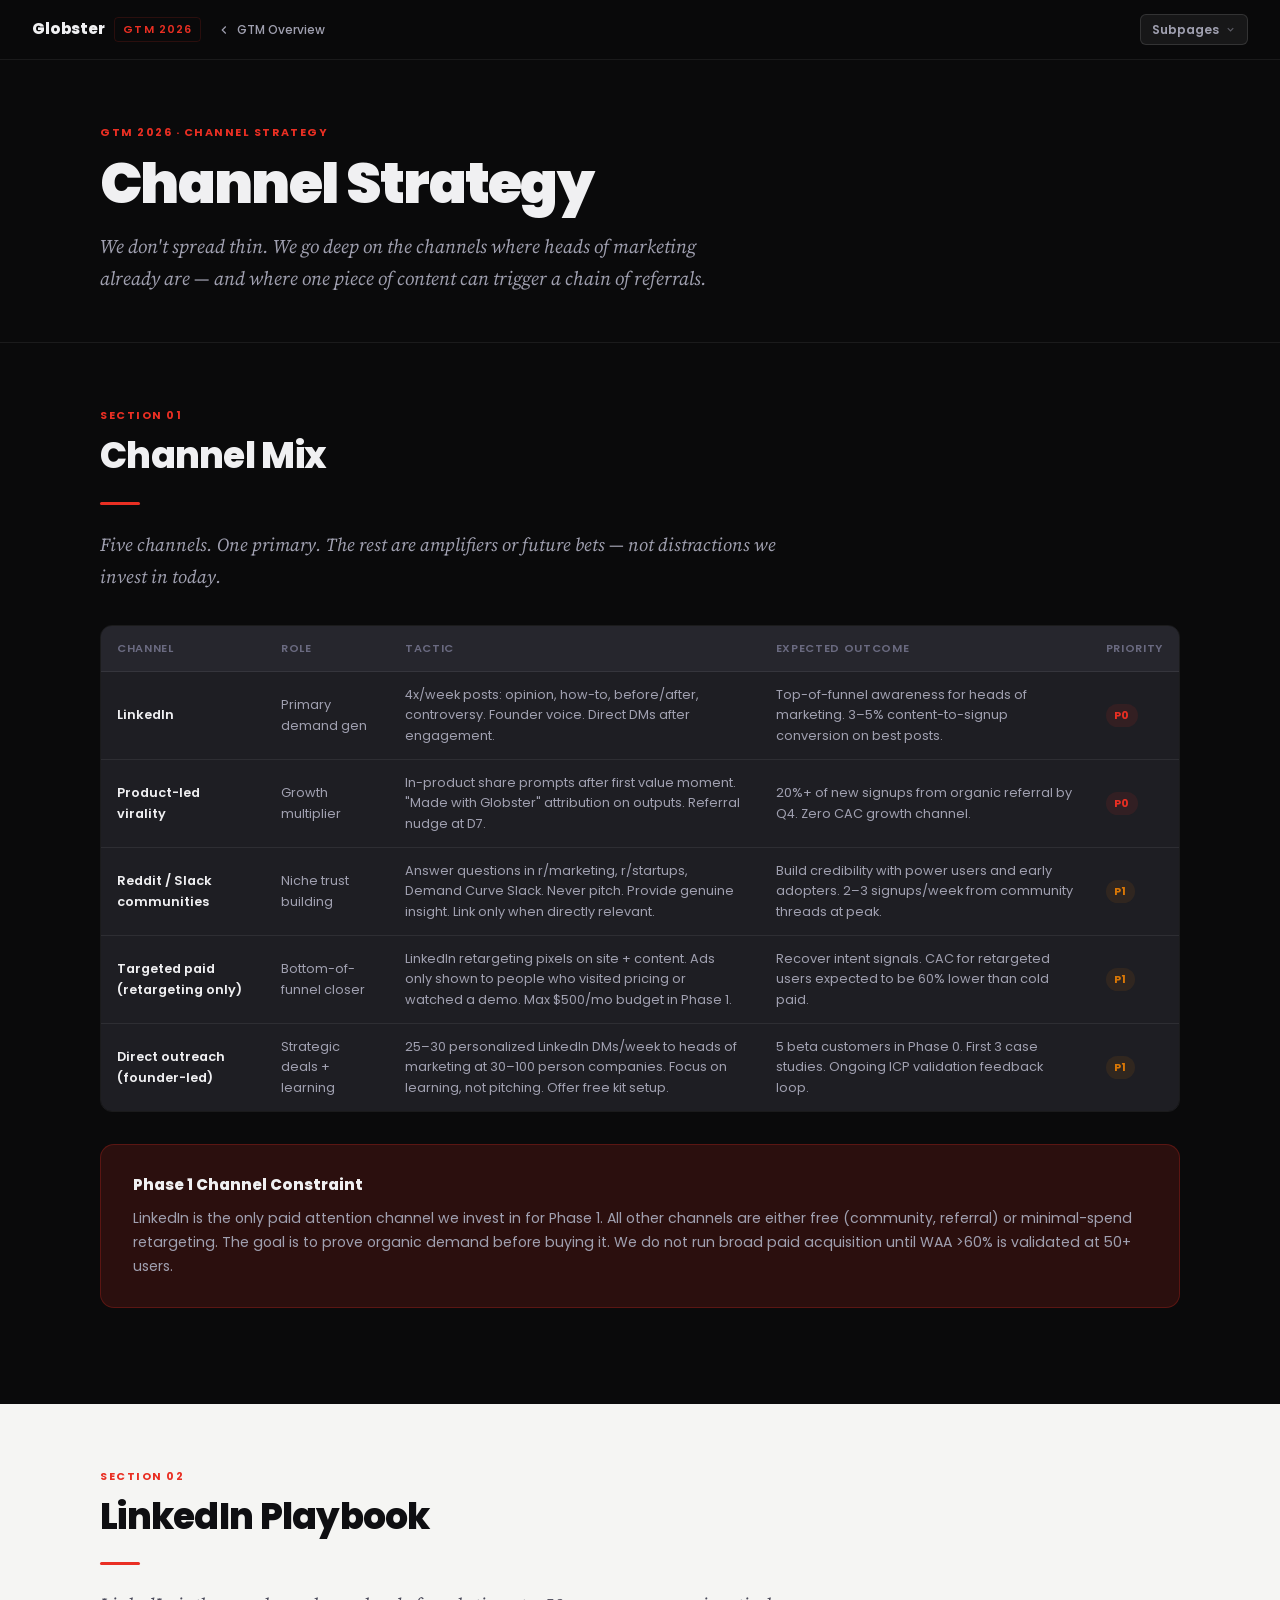
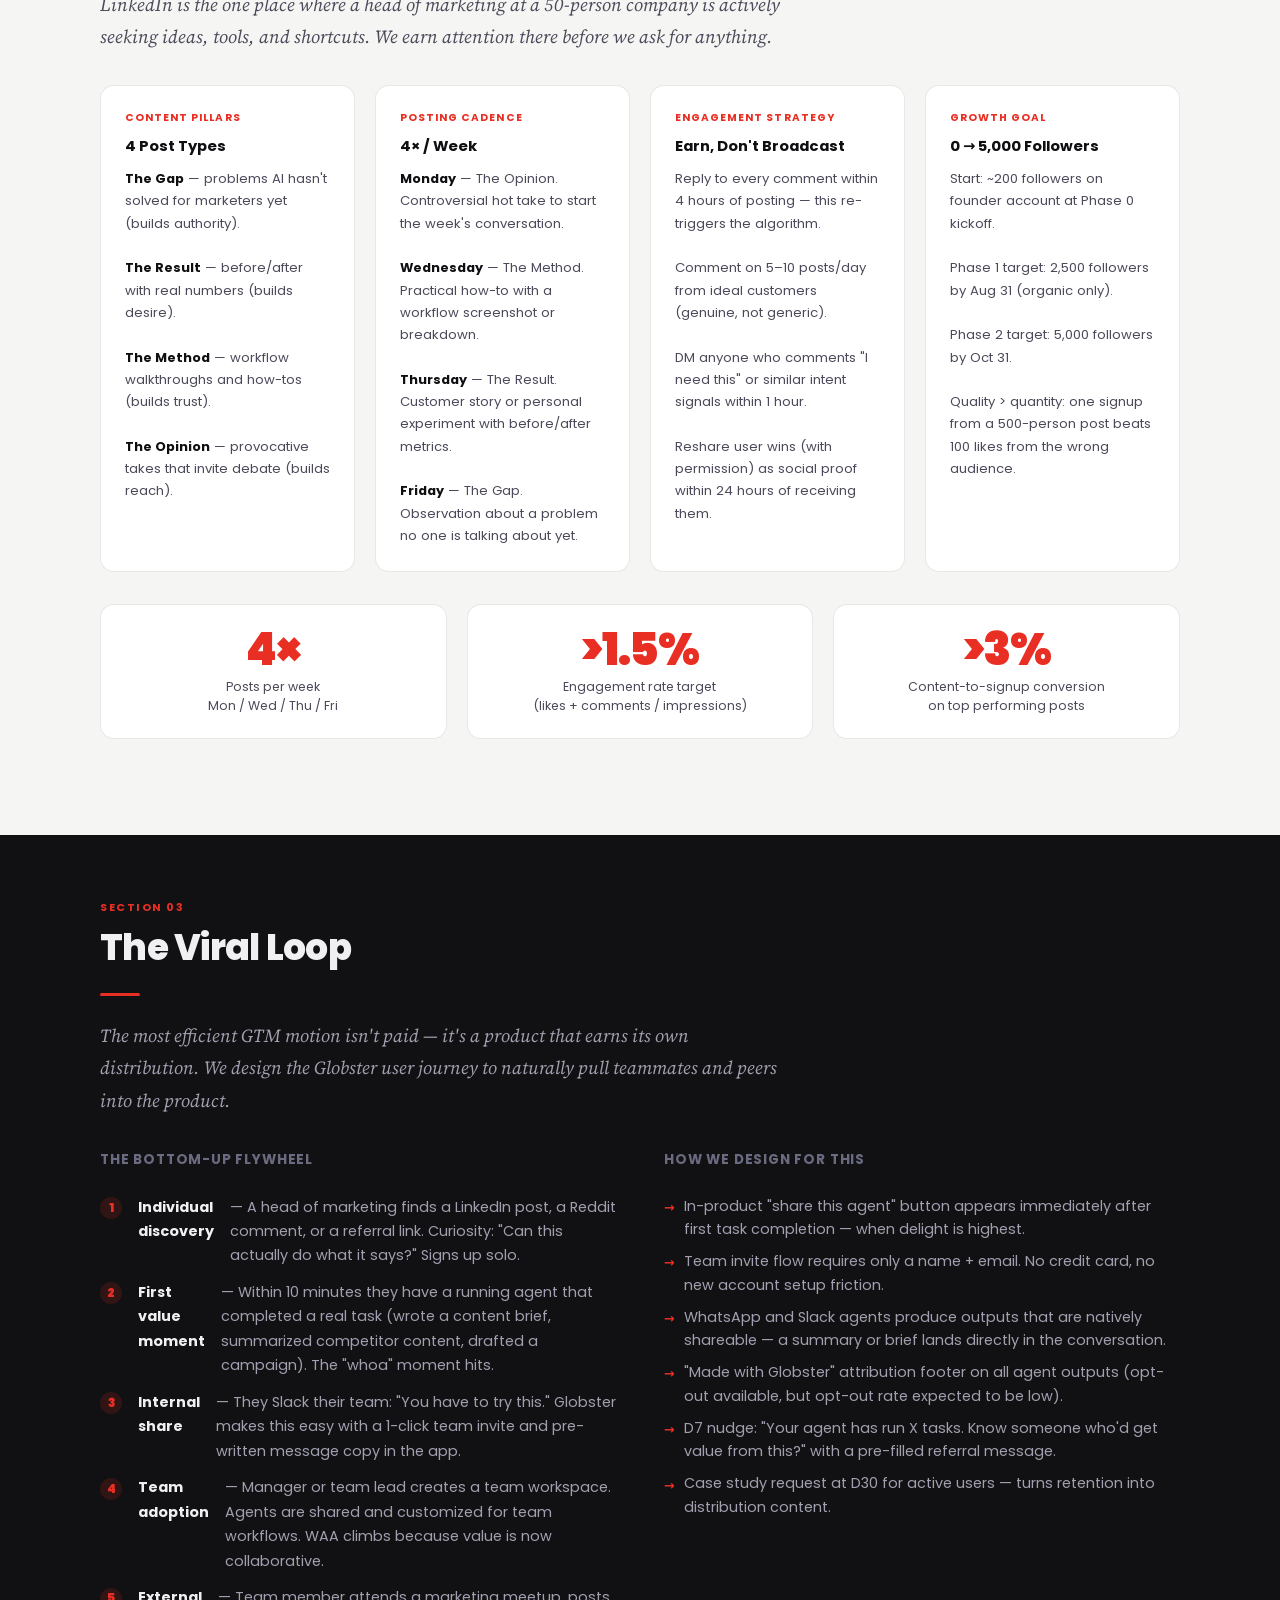
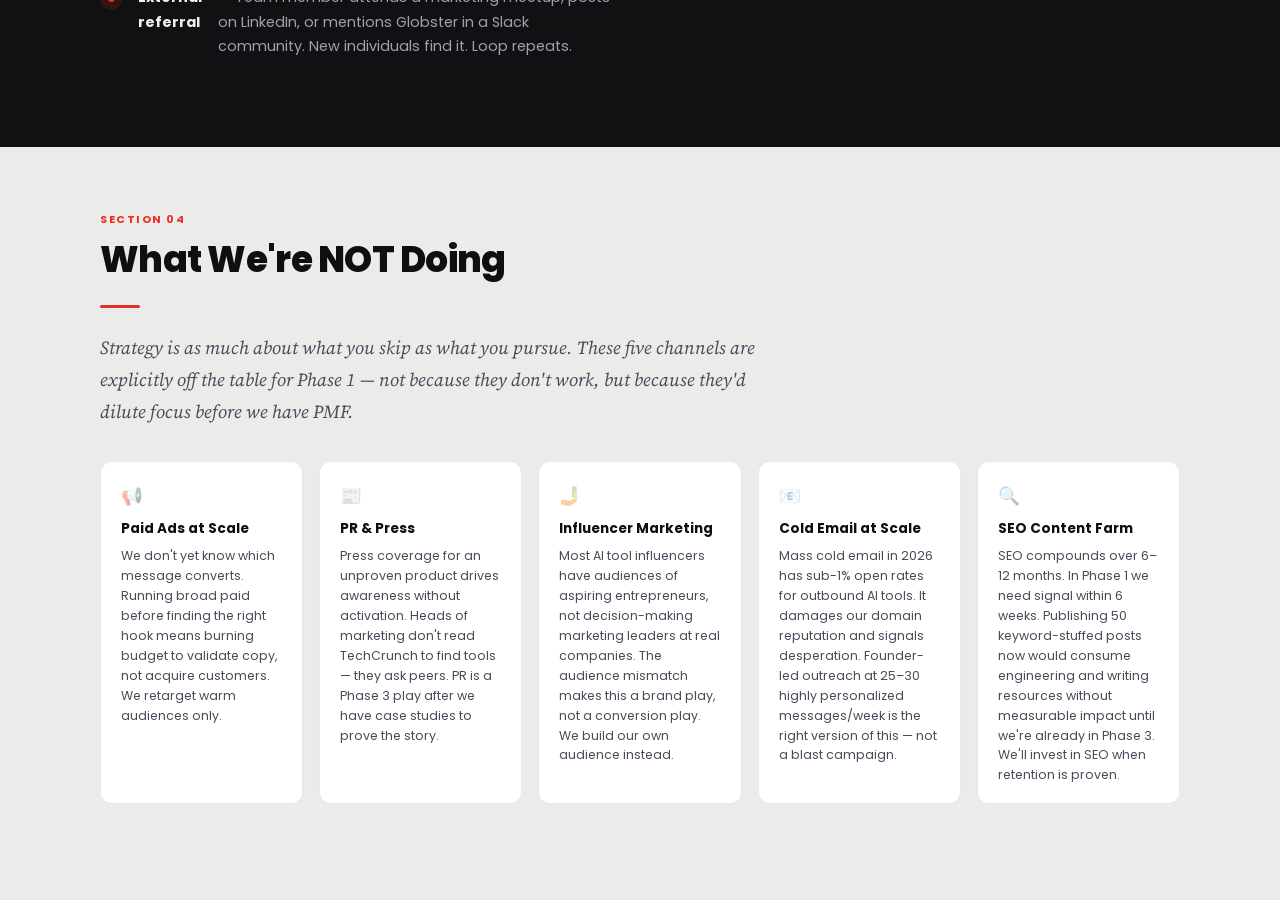
==== gtm-channels.html @ 7963e7f7 "Add GTM 2026 strategy page + 8 subpages" ====
<!DOCTYPE html>
<html lang="en" data-theme="dark">
<head>
  <meta charset="UTF-8">
  <meta name="viewport" content="width=device-width, initial-scale=1.0">
  <title>Channel Strategy — Globster GTM 2026</title>
  <link rel="preconnect" href="https://fonts.googleapis.com">
  <link rel="preconnect" href="https://fonts.gstatic.com" crossorigin>
  <link href="https://fonts.googleapis.com/css2?family=Poppins:wght@400;500;600;700;800;900&family=Source+Serif+4:ital,wght@0,400;0,600;1,400&display=swap" rel="stylesheet">
  <link rel="stylesheet" href="styles.css">
  <style>
    :root { --light-bg: #f5f5f3; --light-bg-2: #ebebea; --light-text: #0f0f12; --light-text-2: #4a4a5a; --light-surface: #ffffff; --light-border: rgba(0,0,0,.09); }
    * { box-sizing: border-box; }
    #progress-bar { position: fixed; top: 0; left: 0; height: 3px; width: 0%; background: var(--accent); z-index: 9999; transition: width 80ms linear; }
    body { padding-top: 60px; font-family: var(--font, 'Poppins', sans-serif); }
    .gtm-nav { position: fixed; top: 0; left: 0; right: 0; height: 60px; background: rgba(10,10,11,.92); backdrop-filter: blur(12px); border-bottom: 1px solid var(--border); display: flex; align-items: center; justify-content: space-between; padding: 0 2rem; z-index: 1000; gap: 1rem; }
    .gtm-nav__brand { display: flex; align-items: center; gap: .6rem; text-decoration: none; flex-shrink: 0; }
    .gtm-nav__logo { font-size: .95rem; font-weight: 800; color: var(--text); letter-spacing: -.01em; }
    .gtm-nav__label { font-size: .68rem; font-weight: 600; letter-spacing: .1em; text-transform: uppercase; color: var(--accent); padding: .2rem .5rem; border: 1px solid var(--accent-dim); border-radius: 4px; }
    .gtm-nav__back { font-size: .75rem; font-weight: 500; color: var(--text-2); text-decoration: none; display: flex; align-items: center; gap: .35rem; transition: color 150ms; }
    .gtm-nav__back:hover { color: var(--text); }
    .gtm-nav__sub { position: relative; margin-left: auto; }
    .gtm-nav__sub-btn { display: flex; align-items: center; gap: .35rem; font-size: .75rem; font-weight: 600; color: var(--text-2); background: rgba(255,255,255,.06); border: 1px solid var(--border-med); border-radius: 6px; padding: .35rem .7rem; cursor: pointer; transition: all 150ms; white-space: nowrap; }
    .gtm-nav__sub-btn:hover { color: var(--text); background: rgba(255,255,255,.1); }
    .gtm-nav__sub-btn svg { width: 11px; height: 11px; opacity: .5; transition: transform 200ms; }
    .gtm-nav__dropdown { position: absolute; top: calc(100% + 8px); right: 0; min-width: 210px; background: #1a1a1f; border: 1px solid var(--border-med); border-radius: 10px; padding: .4rem; box-shadow: var(--shadow-lg); display: none; flex-direction: column; gap: .1rem; z-index: 2000; }
    .gtm-nav__dropdown.open { display: flex; }
    .gtm-nav__dropdown a { font-size: .78rem; font-weight: 500; color: var(--text-2); text-decoration: none; padding: .5rem .75rem; border-radius: 6px; transition: all 150ms; }
    .gtm-nav__dropdown a:hover { color: var(--text); background: rgba(255,255,255,.06); }
    .gtm-nav__dropdown a.active { color: var(--accent); background: var(--accent-dim); }
    .page-hero { padding: 4rem 2rem 3rem; background: var(--bg); border-bottom: 1px solid var(--border); }
    .page-hero__inner { max-width: 1080px; margin: 0 auto; }
    .page-hero__eyebrow { font-size: .68rem; font-weight: 700; letter-spacing: .14em; text-transform: uppercase; color: var(--accent); margin-bottom: .75rem; display: block; }
    .page-hero__h1 { font-size: clamp(2rem, 5vw, 3.5rem); font-weight: 900; letter-spacing: -.03em; line-height: 1.1; color: var(--text); margin: 0 0 1rem; }
    .page-hero__sub { font-family: 'Source Serif 4', Georgia, serif; font-style: italic; font-size: clamp(1rem, 2vw, 1.2rem); color: var(--text-2); line-height: 1.65; max-width: 620px; margin: 0; }
    .gtm-section { padding: 4rem 2rem; position: relative; }
    .gtm-section--dark { background: var(--bg); color: var(--text); }
    .gtm-section--dark2 { background: var(--bg-2, #111113); color: var(--text); }
    .gtm-section--light { background: var(--light-bg); color: var(--light-text); }
    .gtm-section--light2 { background: var(--light-bg-2); color: var(--light-text); }
    .gtm-inner { max-width: 1080px; margin: 0 auto; }
    .gtm-section-label { font-size: .68rem; font-weight: 700; letter-spacing: .14em; text-transform: uppercase; color: var(--accent); margin-bottom: .6rem; display: block; }
    .gtm-h2 { font-size: clamp(1.5rem, 3vw, 2.25rem); font-weight: 800; line-height: 1.2; letter-spacing: -.02em; margin: 0 0 1.5rem; }
    .gtm-section--dark .gtm-h2, .gtm-section--dark2 .gtm-h2 { color: var(--text); }
    .gtm-section--light .gtm-h2, .gtm-section--light2 .gtm-h2 { color: var(--light-text); }
    .gtm-divider { width: 2.5rem; height: 3px; background: var(--accent); border-radius: 2px; margin: 1rem 0 1.5rem; }
    .gtm-lead { font-family: 'Source Serif 4', Georgia, serif; font-size: clamp(1rem, 1.8vw, 1.15rem); font-style: italic; line-height: 1.75; margin: 0 0 2rem; max-width: 680px; }
    .gtm-section--dark .gtm-lead, .gtm-section--dark2 .gtm-lead { color: var(--text-2); }
    .gtm-section--light .gtm-lead, .gtm-section--light2 .gtm-lead { color: var(--light-text-2); }
    .gtm-narrative { font-size: .97rem; line-height: 1.9; max-width: 680px; }
    .gtm-section--dark .gtm-narrative, .gtm-section--dark2 .gtm-narrative { color: var(--text-2); }
    .gtm-section--light .gtm-narrative, .gtm-section--light2 .gtm-narrative { color: var(--light-text-2); }
    .card-grid { display: grid; grid-template-columns: repeat(auto-fill, minmax(240px, 1fr)); gap: 1.25rem; margin: 2rem 0; }
    .card { border-radius: 14px; padding: 1.5rem; transition: transform 200ms; }
    .gtm-section--dark .card, .gtm-section--dark2 .card { background: var(--surface); border: 1px solid var(--border); }
    .gtm-section--light .card, .gtm-section--light2 .card { background: var(--light-surface); border: 1px solid var(--light-border); }
    .card:hover { transform: translateY(-2px); }
    .card__label { font-size: .65rem; font-weight: 700; letter-spacing: .1em; text-transform: uppercase; color: var(--accent); margin-bottom: .5rem; }
    .card__title { font-size: .92rem; font-weight: 700; margin-bottom: .6rem; }
    .gtm-section--dark .card__title, .gtm-section--dark2 .card__title { color: var(--text); }
    .gtm-section--light .card__title { color: var(--light-text); }
    .card__body { font-size: .82rem; line-height: 1.7; }
    .gtm-section--dark .card__body, .gtm-section--dark2 .card__body { color: var(--text-2); }
    .gtm-section--light .card__body { color: var(--light-text-2); }
    .gtm-two-col { display: grid; grid-template-columns: 1fr 1fr; gap: 3rem; align-items: start; }
    @media (max-width: 768px) { .gtm-two-col { grid-template-columns: 1fr; } }
    .data-table-wrap { overflow-x: auto; margin: 2rem 0; border-radius: 12px; border: 1px solid var(--light-border); }
    .data-table { width: 100%; border-collapse: collapse; font-size: .8rem; }
    .data-table th { background: var(--light-bg-2); color: var(--light-text-2); font-weight: 600; font-size: .7rem; letter-spacing: .06em; text-transform: uppercase; padding: .85rem 1rem; text-align: left; border-bottom: 1px solid var(--light-border); white-space: nowrap; }
    .data-table td { padding: .8rem 1rem; border-bottom: 1px solid var(--light-border); color: var(--light-text-2); vertical-align: middle; }
    .data-table td:first-child { font-weight: 600; color: var(--light-text); }
    .data-table tr:last-child td { border-bottom: none; }
    .data-table tbody tr:hover { background: rgba(0,0,0,.03); }
    .data-table--dark { background: var(--surface); border-color: var(--border); }
    .data-table--dark th { background: var(--surface-2); color: var(--text-3); border-bottom-color: var(--border); }
    .data-table--dark td { border-bottom-color: var(--border); color: var(--text-2); }
    .data-table--dark td:first-child { color: var(--text); }
    .data-table--dark tbody tr:hover { background: rgba(255,255,255,.03); }
    .badge { display: inline-block; font-size: .68rem; font-weight: 700; padding: .2rem .55rem; border-radius: 20px; }
    .badge--green { background: rgba(22,163,74,.12); color: #16a34a; }
    .badge--red { background: rgba(233,47,35,.1); color: var(--accent); }
    .badge--yellow { background: rgba(217,119,6,.1); color: #d97706; }
    .callout { background: var(--surface-2); border: 1px solid var(--border-med); border-radius: 14px; padding: 1.75rem 2rem; margin: 2rem 0; }
    .callout--accent { background: var(--accent-dim); border-color: rgba(233,47,35,.25); }
    .callout__title { font-size: .95rem; font-weight: 800; margin-bottom: .6rem; color: var(--text); }
    .callout__body { font-size: .88rem; line-height: 1.7; color: var(--text-2); }
    .styled-list { list-style: none; padding: 0; margin: 1.5rem 0; display: flex; flex-direction: column; gap: .5rem; }
    .styled-list li { font-size: .9rem; line-height: 1.65; padding-left: 1.25rem; position: relative; }
    .gtm-section--dark .styled-list li, .gtm-section--dark2 .styled-list li { color: var(--text-2); }
    .gtm-section--light .styled-list li, .gtm-section--light2 .styled-list li { color: var(--light-text-2); }
    .styled-list li::before { content: '→'; position: absolute; left: 0; color: var(--accent); font-size: .8rem; top: .15rem; font-weight: 700; }
    .num-list { list-style: none; padding: 0; margin: 1.5rem 0; display: flex; flex-direction: column; gap: .75rem; counter-reset: nl; }
    .num-list li { display: flex; gap: 1rem; font-size: .9rem; line-height: 1.7; counter-increment: nl; }
    .num-list li::before { content: counter(nl); font-size: .75rem; font-weight: 900; color: var(--accent); background: var(--accent-dim); border-radius: 50%; width: 22px; height: 22px; display: flex; align-items: center; justify-content: center; flex-shrink: 0; margin-top: .15rem; }
    .gtm-section--dark .num-list li, .gtm-section--dark2 .num-list li { color: var(--text-2); }
    .gtm-section--light .num-list li, .gtm-section--light2 .num-list li { color: var(--light-text-2); }
    .stat-row { display: grid; grid-template-columns: repeat(3,1fr); gap: 1.25rem; margin: 2rem 0; }
    @media (max-width: 640px) { .stat-row { grid-template-columns: 1fr; } .card-grid { grid-template-columns: 1fr; } }
    .stat-card { border-radius: 14px; padding: 1.4rem; text-align: center; }
    .gtm-section--dark .stat-card, .gtm-section--dark2 .stat-card { background: var(--surface); border: 1px solid var(--border); }
    .gtm-section--light .stat-card, .gtm-section--light2 .stat-card { background: var(--light-surface); border: 1px solid var(--light-border); }
    .stat-num { font-size: clamp(1.8rem, 4vw, 2.8rem); font-weight: 900; letter-spacing: -.03em; color: var(--accent); line-height: 1; display: block; margin-bottom: .35rem; }
    .stat-label { font-size: .78rem; line-height: 1.5; }
    .gtm-section--dark .stat-label, .gtm-section--dark2 .stat-label { color: var(--text-2); }
    .gtm-section--light .stat-label { color: var(--light-text-2); }
    .deprio-grid { display: grid; grid-template-columns: repeat(auto-fill, minmax(200px, 1fr)); gap: 1rem; margin: 2rem 0; }
    .deprio-card { border-radius: 12px; padding: 1.25rem 1.25rem 1.1rem; }
    .gtm-section--light2 .deprio-card { background: var(--light-surface); border: 1px solid var(--light-border); }
    .deprio-card__icon { font-size: 1.1rem; margin-bottom: .5rem; opacity: .4; }
    .deprio-card__name { font-size: .85rem; font-weight: 700; color: var(--light-text); margin-bottom: .4rem; }
    .deprio-card__reason { font-size: .78rem; line-height: 1.6; color: var(--light-text-2); }
  </style>
</head>
<body>
<div id="progress-bar"></div>
<header class="gtm-nav">
  <a href="GTM planning.html" class="gtm-nav__brand">
    <span class="gtm-nav__logo">Globster</span>
    <span class="gtm-nav__label">GTM 2026</span>
  </a>
  <a href="GTM planning.html" class="gtm-nav__back">
    <svg viewBox="0 0 24 24" fill="none" stroke="currentColor" stroke-width="2" width="14" height="14"><polyline points="15 18 9 12 15 6"/></svg>
    GTM Overview
  </a>
  <div class="gtm-nav__sub">
    <button class="gtm-nav__sub-btn">
      Subpages
      <svg viewBox="0 0 24 24" fill="none" stroke="currentColor" stroke-width="2.5"><polyline points="6 9 12 15 18 9"/></svg>
    </button>
    <div class="gtm-nav__dropdown">
      <a href="gtm-competitors.html">Competitive Landscape</a>
      <a href="gtm-icp.html">ICP Framework</a>
      <a href="gtm-messaging.html">Messaging Framework</a>
      <a href="gtm-narrative.html">Narrative</a>
      <a href="gtm-channels.html">Channel Strategy</a>
      <a href="gtm-content.html">Content Strategy</a>
      <a href="gtm-launch.html">Launch Sequence</a>
      <a href="gtm-metrics.html">Success Metrics</a>
    </div>
  </div>
</header>

<!-- HERO -->
<section class="page-hero">
  <div class="page-hero__inner">
    <span class="page-hero__eyebrow">GTM 2026 · Channel Strategy</span>
    <h1 class="page-hero__h1">Channel Strategy</h1>
    <p class="page-hero__sub">We don't spread thin. We go deep on the channels where heads of marketing already are — and where one piece of content can trigger a chain of referrals.</p>
  </div>
</section>

<!-- SECTION 1: Channel Mix -->
<section class="gtm-section gtm-section--dark">
  <div class="gtm-inner">
    <span class="gtm-section-label">Section 01</span>
    <h2 class="gtm-h2">Channel Mix</h2>
    <div class="gtm-divider"></div>
    <p class="gtm-lead">Five channels. One primary. The rest are amplifiers or future bets — not distractions we invest in today.</p>

    <div class="data-table-wrap" style="border-color: var(--border);">
      <table class="data-table data-table--dark">
        <thead>
          <tr>
            <th>Channel</th>
            <th>Role</th>
            <th>Tactic</th>
            <th>Expected Outcome</th>
            <th>Priority</th>
          </tr>
        </thead>
        <tbody>
          <tr>
            <td>LinkedIn</td>
            <td>Primary demand gen</td>
            <td>4x/week posts: opinion, how-to, before/after, controversy. Founder voice. Direct DMs after engagement.</td>
            <td>Top-of-funnel awareness for heads of marketing. 3–5% content-to-signup conversion on best posts.</td>
            <td><span class="badge badge--red">P0</span></td>
          </tr>
          <tr>
            <td>Product-led virality</td>
            <td>Growth multiplier</td>
            <td>In-product share prompts after first value moment. "Made with Globster" attribution on outputs. Referral nudge at D7.</td>
            <td>20%+ of new signups from organic referral by Q4. Zero CAC growth channel.</td>
            <td><span class="badge badge--red">P0</span></td>
          </tr>
          <tr>
            <td>Reddit / Slack communities</td>
            <td>Niche trust building</td>
            <td>Answer questions in r/marketing, r/startups, Demand Curve Slack. Never pitch. Provide genuine insight. Link only when directly relevant.</td>
            <td>Build credibility with power users and early adopters. 2–3 signups/week from community threads at peak.</td>
            <td><span class="badge badge--yellow">P1</span></td>
          </tr>
          <tr>
            <td>Targeted paid (retargeting only)</td>
            <td>Bottom-of-funnel closer</td>
            <td>LinkedIn retargeting pixels on site + content. Ads only shown to people who visited pricing or watched a demo. Max $500/mo budget in Phase 1.</td>
            <td>Recover intent signals. CAC for retargeted users expected to be 60% lower than cold paid.</td>
            <td><span class="badge badge--yellow">P1</span></td>
          </tr>
          <tr>
            <td>Direct outreach (founder-led)</td>
            <td>Strategic deals + learning</td>
            <td>25–30 personalized LinkedIn DMs/week to heads of marketing at 30–100 person companies. Focus on learning, not pitching. Offer free kit setup.</td>
            <td>5 beta customers in Phase 0. First 3 case studies. Ongoing ICP validation feedback loop.</td>
            <td><span class="badge badge--yellow">P1</span></td>
          </tr>
        </tbody>
      </table>
    </div>

    <div class="callout callout--accent">
      <div class="callout__title">Phase 1 Channel Constraint</div>
      <div class="callout__body">LinkedIn is the only paid attention channel we invest in for Phase 1. All other channels are either free (community, referral) or minimal-spend retargeting. The goal is to prove organic demand before buying it. We do not run broad paid acquisition until WAA >60% is validated at 50+ users.</div>
    </div>
  </div>
</section>

<!-- SECTION 2: LinkedIn Playbook -->
<section class="gtm-section gtm-section--light">
  <div class="gtm-inner">
    <span class="gtm-section-label">Section 02</span>
    <h2 class="gtm-h2">LinkedIn Playbook</h2>
    <div class="gtm-divider"></div>
    <p class="gtm-lead" style="color: var(--light-text-2);">LinkedIn is the one place where a head of marketing at a 50-person company is actively seeking ideas, tools, and shortcuts. We earn attention there before we ask for anything.</p>

    <div class="card-grid" style="grid-template-columns: repeat(auto-fill, minmax(220px, 1fr));">
      <div class="card">
        <div class="card__label">Content Pillars</div>
        <div class="card__title">4 Post Types</div>
        <div class="card__body">
          <strong style="color: var(--light-text); font-size: .8rem;">The Gap</strong> — problems AI hasn't solved for marketers yet (builds authority).<br><br>
          <strong style="color: var(--light-text); font-size: .8rem;">The Result</strong> — before/after with real numbers (builds desire).<br><br>
          <strong style="color: var(--light-text); font-size: .8rem;">The Method</strong> — workflow walkthroughs and how-tos (builds trust).<br><br>
          <strong style="color: var(--light-text); font-size: .8rem;">The Opinion</strong> — provocative takes that invite debate (builds reach).
        </div>
      </div>
      <div class="card">
        <div class="card__label">Posting Cadence</div>
        <div class="card__title">4× / Week</div>
        <div class="card__body">
          <strong style="color: var(--light-text); font-size: .8rem;">Monday</strong> — The Opinion. Controversial hot take to start the week's conversation.<br><br>
          <strong style="color: var(--light-text); font-size: .8rem;">Wednesday</strong> — The Method. Practical how-to with a workflow screenshot or breakdown.<br><br>
          <strong style="color: var(--light-text); font-size: .8rem;">Thursday</strong> — The Result. Customer story or personal experiment with before/after metrics.<br><br>
          <strong style="color: var(--light-text); font-size: .8rem;">Friday</strong> — The Gap. Observation about a problem no one is talking about yet.
        </div>
      </div>
      <div class="card">
        <div class="card__label">Engagement Strategy</div>
        <div class="card__title">Earn, Don't Broadcast</div>
        <div class="card__body">
          Reply to every comment within 4 hours of posting — this re-triggers the algorithm.<br><br>
          Comment on 5–10 posts/day from ideal customers (genuine, not generic).<br><br>
          DM anyone who comments "I need this" or similar intent signals within 1 hour.<br><br>
          Reshare user wins (with permission) as social proof within 24 hours of receiving them.
        </div>
      </div>
      <div class="card">
        <div class="card__label">Growth Goal</div>
        <div class="card__title">0 → 5,000 Followers</div>
        <div class="card__body">
          Start: ~200 followers on founder account at Phase 0 kickoff.<br><br>
          Phase 1 target: 2,500 followers by Aug 31 (organic only).<br><br>
          Phase 2 target: 5,000 followers by Oct 31.<br><br>
          Quality > quantity: one signup from a 500-person post beats 100 likes from the wrong audience.
        </div>
      </div>
    </div>

    <div class="stat-row">
      <div class="stat-card">
        <span class="stat-num">4×</span>
        <div class="stat-label">Posts per week<br>Mon / Wed / Thu / Fri</div>
      </div>
      <div class="stat-card">
        <span class="stat-num">&gt;1.5%</span>
        <div class="stat-label">Engagement rate target<br>(likes + comments / impressions)</div>
      </div>
      <div class="stat-card">
        <span class="stat-num">&gt;3%</span>
        <div class="stat-label">Content-to-signup conversion<br>on top performing posts</div>
      </div>
    </div>
  </div>
</section>

<!-- SECTION 3: The Viral Loop -->
<section class="gtm-section gtm-section--dark2">
  <div class="gtm-inner">
    <span class="gtm-section-label">Section 03</span>
    <h2 class="gtm-h2">The Viral Loop</h2>
    <div class="gtm-divider"></div>
    <p class="gtm-lead">The most efficient GTM motion isn't paid — it's a product that earns its own distribution. We design the Globster user journey to naturally pull teammates and peers into the product.</p>

    <div class="gtm-two-col">
      <div>
        <p style="font-size: .85rem; color: var(--text-3); font-weight: 700; letter-spacing: .06em; text-transform: uppercase; margin-bottom: 1rem;">The Bottom-Up Flywheel</p>
        <ol class="num-list">
          <li><strong style="color: var(--text);">Individual discovery</strong> — A head of marketing finds a LinkedIn post, a Reddit comment, or a referral link. Curiosity: "Can this actually do what it says?" Signs up solo.</li>
          <li><strong style="color: var(--text);">First value moment</strong> — Within 10 minutes they have a running agent that completed a real task (wrote a content brief, summarized competitor content, drafted a campaign). The "whoa" moment hits.</li>
          <li><strong style="color: var(--text);">Internal share</strong> — They Slack their team: "You have to try this." Globster makes this easy with a 1-click team invite and pre-written message copy in the app.</li>
          <li><strong style="color: var(--text);">Team adoption</strong> — Manager or team lead creates a team workspace. Agents are shared and customized for team workflows. WAA climbs because value is now collaborative.</li>
          <li><strong style="color: var(--text);">External referral</strong> — Team member attends a marketing meetup, posts on LinkedIn, or mentions Globster in a Slack community. New individuals find it. Loop repeats.</li>
        </ol>
      </div>
      <div>
        <p style="font-size: .85rem; color: var(--text-3); font-weight: 700; letter-spacing: .06em; text-transform: uppercase; margin-bottom: 1rem;">How We Design For This</p>
        <ul class="styled-list">
          <li>In-product "share this agent" button appears immediately after first task completion — when delight is highest.</li>
          <li>Team invite flow requires only a name + email. No credit card, no new account setup friction.</li>
          <li>WhatsApp and Slack agents produce outputs that are natively shareable — a summary or brief lands directly in the conversation.</li>
          <li>"Made with Globster" attribution footer on all agent outputs (opt-out available, but opt-out rate expected to be low).</li>
          <li>D7 nudge: "Your agent has run X tasks. Know someone who'd get value from this?" with a pre-filled referral message.</li>
          <li>Case study request at D30 for active users — turns retention into distribution content.</li>
        </ul>
      </div>
    </div>
  </div>
</section>

<!-- SECTION 4: What We're NOT Doing -->
<section class="gtm-section gtm-section--light2">
  <div class="gtm-inner">
    <span class="gtm-section-label">Section 04</span>
    <h2 class="gtm-h2">What We're NOT Doing</h2>
    <div class="gtm-divider"></div>
    <p class="gtm-lead" style="color: var(--light-text-2);">Strategy is as much about what you skip as what you pursue. These five channels are explicitly off the table for Phase 1 — not because they don't work, but because they'd dilute focus before we have PMF.</p>

    <div class="deprio-grid">
      <div class="deprio-card">
        <div class="deprio-card__icon">📢</div>
        <div class="deprio-card__name">Paid Ads at Scale</div>
        <div class="deprio-card__reason">We don't yet know which message converts. Running broad paid before finding the right hook means burning budget to validate copy, not acquire customers. We retarget warm audiences only.</div>
      </div>
      <div class="deprio-card">
        <div class="deprio-card__icon">📰</div>
        <div class="deprio-card__name">PR & Press</div>
        <div class="deprio-card__reason">Press coverage for an unproven product drives awareness without activation. Heads of marketing don't read TechCrunch to find tools — they ask peers. PR is a Phase 3 play after we have case studies to prove the story.</div>
      </div>
      <div class="deprio-card">
        <div class="deprio-card__icon">🤳</div>
        <div class="deprio-card__name">Influencer Marketing</div>
        <div class="deprio-card__reason">Most AI tool influencers have audiences of aspiring entrepreneurs, not decision-making marketing leaders at real companies. The audience mismatch makes this a brand play, not a conversion play. We build our own audience instead.</div>
      </div>
      <div class="deprio-card">
        <div class="deprio-card__icon">📧</div>
        <div class="deprio-card__name">Cold Email at Scale</div>
        <div class="deprio-card__reason">Mass cold email in 2026 has sub-1% open rates for outbound AI tools. It damages our domain reputation and signals desperation. Founder-led outreach at 25–30 highly personalized messages/week is the right version of this — not a blast campaign.</div>
      </div>
      <div class="deprio-card">
        <div class="deprio-card__icon">🔍</div>
        <div class="deprio-card__name">SEO Content Farm</div>
        <div class="deprio-card__reason">SEO compounds over 6–12 months. In Phase 1 we need signal within 6 weeks. Publishing 50 keyword-stuffed posts now would consume engineering and writing resources without measurable impact until we're already in Phase 3. We'll invest in SEO when retention is proven.</div>
      </div>
    </div>
  </div>
</section>

<script>
  window.addEventListener('scroll', () => {
    const p = window.scrollY / (document.body.scrollHeight - window.innerHeight);
    document.getElementById('progress-bar').style.width = (p * 100) + '%';
  }, { passive: true });
  const subBtn = document.querySelector('.gtm-nav__sub-btn');
  const dropdown = document.querySelector('.gtm-nav__dropdown');
  subBtn.addEventListener('click', e => { e.stopPropagation(); dropdown.classList.toggle('open'); subBtn.querySelector('svg').style.transform = dropdown.classList.contains('open') ? 'rotate(180deg)' : ''; });
  document.addEventListener('click', () => { dropdown.classList.remove('open'); subBtn.querySelector('svg').style.transform = ''; });
  dropdown.addEventListener('click', e => e.stopPropagation());
  const currentFile = location.pathname.split('/').pop();
  document.querySelectorAll('.gtm-nav__dropdown a').forEach(a => { if (a.getAttribute('href') === currentFile) a.classList.add('active'); });
</script>
</body>
</html>
---- styles.css ----
/* ============================================================
   Globster.ai — Full redesign
   12-section brief · Photo hero · Dark editorial
   ============================================================ */

*, *::before, *::after { box-sizing: border-box; margin: 0; padding: 0; }

:root {
  --bg:          #0a0a0b;
  --bg-rgb:      10, 10, 11;
  --bg-2:        #111113;
  --surface:     #1e1e23;
  --surface-2:   #26262d;
  --border:      rgba(255,255,255,.07);
  --border-med:  rgba(255,255,255,.12);
  --text:        #f0f0f2;
  --text-2:      #a0a0b0;
  --text-3:      #6a6a80;
  --accent:      #e92f23;
  --accent-dim:  rgba(233,47,35,.15);
  --accent-glow: rgba(233,47,35,.35);
  --font:        "Poppins", system-ui, sans-serif;
  --font-serif:  "Source Serif 4", Georgia, serif;
  --radius-sm:   8px;
  --radius-md:   14px;
  --radius-lg:   24px;
  --radius-xl:   36px;
  --shadow-sm:   0 2px 8px rgba(0,0,0,.4);
  --shadow-md:   0 8px 32px rgba(0,0,0,.5);
  --shadow-lg:   0 24px 64px rgba(0,0,0,.6);
  --nav-h:       68px;
  --ease:        cubic-bezier(.4,0,.2,1);
}

[data-theme="light"] {
  --bg:         #ffffff;
  --bg-rgb:     255, 255, 255;
  --bg-2:       #f7f7f8;
  --surface:    #ffffff;
  --surface-2:  #f0f0f3;
  --border:     rgba(0,0,0,.07);
  --border-med: rgba(0,0,0,.12);
  --text:       #0f0f12;
  --text-2:     #4a4a60;
  --text-3:     #8a8aa0;
  --accent-dim: rgba(233,47,35,.08);
  --shadow-sm:  0 2px 8px rgba(0,0,0,.08);
  --shadow-md:  0 8px 32px rgba(0,0,0,.1);
  --shadow-lg:  0 24px 64px rgba(0,0,0,.12);
}

html { scroll-behavior: smooth; -webkit-font-smoothing: antialiased; scroll-padding-top: var(--nav-h); margin: 0; padding: 0; }
body { font-family: var(--font); background: var(--bg); color: var(--text); line-height: 1.6; overflow-x: hidden; margin: 0; padding: 0; }
img { display: block; max-width: 100%; }
video { display: block; }
a { color: inherit; text-decoration: none; }
button { font-family: inherit; cursor: pointer; border: none; background: none; }
ul { list-style: none; }

.container {
  width: min(100%, 1200px);
  margin-inline: auto;
  padding-inline: clamp(20px, 5vw, 60px);
}

.skip-link {
  position: fixed; top: -100%; left: 1rem; z-index: 9999;
  padding: .5rem 1rem; background: var(--accent); color: #fff;
  border-radius: var(--radius-sm); font-weight: 600; transition: top .2s;
}
.skip-link:focus { top: 1rem; }

/* ── Nav ──────────────────────────────────────────────────── */
.site-header {
  position: fixed; top: 0; left: 0; right: 0;
  z-index: 100; height: var(--nav-h);
  display: flex; align-items: center;
  background: transparent;
  border-bottom: 1px solid transparent;
  transition: background .35s var(--ease), border-color .35s var(--ease), box-shadow .35s var(--ease);
}
.site-header.is-scrolled {
  background: rgba(255,255,255,.97);
  backdrop-filter: blur(20px) saturate(180%);
  -webkit-backdrop-filter: blur(20px) saturate(180%);
  border-color: rgba(0,0,0,.07);
  box-shadow: 0 1px 24px rgba(0,0,0,.08);
}

/* Logo left · nav centered · CTA right */
.site-header__inner {
  display: grid;
  grid-template-columns: 1fr auto 1fr;
  align-items: center;
  gap: 1.5rem;
  width: 100%;
}
.brand { display: flex; align-items: center; justify-content: flex-start; }
.brand img { height: 28px; width: auto; }

/* Unscrolled (any theme) → white logo */
.brand__logo-dark  { display: block; filter: brightness(0) invert(1); }
.brand__logo-light { display: none; }

/* Scrolled → always show brand/colored logo */
.site-header.is-scrolled .brand__logo-dark  { display: none; }
.site-header.is-scrolled .brand__logo-light { display: block; filter: none; }

/* Light mode unscrolled also shows white logo */
[data-theme="light"] .brand__logo-dark  { display: block; filter: brightness(0) invert(1); }
[data-theme="light"] .brand__logo-light { display: none; }
[data-theme="light"] .site-header.is-scrolled .brand__logo-dark  { display: none; }
[data-theme="light"] .site-header.is-scrolled .brand__logo-light { display: block; filter: none; }

/* Mobile-only CTA — hidden by default, shown on mobile scroll */

/* Center column */
.site-header__inner > nav { display: flex; justify-content: center; }
.nav-links { display: flex; align-items: center; gap: .15rem; }
.nav-links a {
  padding: .4rem .75rem; font-size: .84rem; font-weight: 500;
  color: rgba(240,240,242,.78); border-radius: var(--radius-sm);
  transition: color .2s, background .2s; white-space: nowrap;
}
.nav-links a:hover { color: #fff; background: rgba(255,255,255,.1); }

/* Scrolled: dark text on white nav */
.site-header.is-scrolled .nav-links a { color: rgba(15,15,18,.65); }
.site-header.is-scrolled .nav-links a:hover { color: #0f0f12; background: rgba(0,0,0,.05); }

/* Right column */
.nav-actions { display: flex; align-items: center; justify-content: flex-end; gap: .75rem; flex-shrink: 0; }

.theme-toggle {
  display: grid; place-items: center;
  width: 36px; height: 36px; border-radius: 50%;
  color: rgba(240,240,242,.7); transition: color .2s, background .2s;
  position: relative;
}
.theme-toggle:hover { color: #fff; background: rgba(255,255,255,.1); }
.site-header.is-scrolled .theme-toggle { color: rgba(15,15,18,.55); }
.site-header.is-scrolled .theme-toggle:hover { color: #0f0f12; background: rgba(0,0,0,.06); }
.icon-sun, .icon-moon { position: absolute; transition: opacity .25s, transform .3s var(--ease); }
.icon-sun  { opacity: 0; transform: rotate(90deg) scale(.6); }
.icon-moon { opacity: 1; transform: none; }
[data-theme="light"] .icon-sun  { opacity: 1; transform: none; }
[data-theme="light"] .icon-moon { opacity: 0; transform: rotate(-90deg) scale(.6); }

.menu-btn {
  display: none; align-items: center; justify-content: center;
  width: 36px; height: 36px; border-radius: var(--radius-sm);
  color: var(--text-2); transition: color .2s, background .2s;
}
.menu-btn:hover { color: var(--text); background: var(--border); }

/* ── Buttons ──────────────────────────────────────────────── */
.btn {
  display: inline-flex; align-items: center; gap: .5rem;
  padding: .65rem 1.4rem; font-size: .9rem; font-weight: 600;
  border-radius: 100px; transition: all .2s var(--ease);
  white-space: nowrap; cursor: pointer;
}
.btn--primary { background: var(--accent); color: #fff; }
.btn--primary:hover { transform: translateY(-2px); box-shadow: 0 8px 24px var(--accent-glow); filter: brightness(1.08); }
.btn--primary:active { transform: none; }
.btn--ghost {
  background: transparent; color: var(--text-2);
  border: 1px solid var(--border-med);
}
.btn--ghost:hover { background: var(--border); color: var(--text); transform: translateY(-1px); }
.btn--dark {
  background: #0f0f12; color: #f0f0f2;
  border: 1px solid rgba(255,255,255,.12);
}
.btn--dark:hover { background: #1e1e24; border-color: rgba(255,255,255,.2); transform: translateY(-1px); }
.btn--nav { padding: .5rem 1.2rem; font-size: .82rem; }
.btn--lg { padding: .9rem 2rem; font-size: 1rem; }
.btn--xl { padding: 1rem 2.25rem; font-size: 1.05rem; }
.btn--glow {
  box-shadow: 0 0 0 1px rgba(233,47,35,.35), 0 8px 32px rgba(233,47,35,.4), 0 2px 8px rgba(0,0,0,.5);
}
.btn--glow:hover {
  box-shadow: 0 0 0 1px rgba(233,47,35,.55), 0 14px 52px rgba(233,47,35,.6), 0 4px 16px rgba(0,0,0,.55);
  transform: translateY(-3px); filter: brightness(1.08);
}

/* ── Mobile nav ──────────────────────────────────────────── */
.mobile-nav {
  position: fixed; inset: 0 0 0 auto;
  width: min(320px, 88vw); z-index: 200;
  background: var(--bg-2); border-left: 1px solid var(--border-med);
  padding: 1.5rem; display: flex; flex-direction: column; gap: 2rem;
  transform: translateX(100%); transition: transform .35s var(--ease);
}
.mobile-nav.is-open { transform: none; }
.mobile-nav__close {
  align-self: flex-end; display: grid; place-items: center;
  width: 36px; height: 36px; border-radius: 50%;
  color: var(--text-2); background: var(--border);
  transition: color .2s, background .2s; cursor: pointer;
}
.mobile-nav__close:hover { color: var(--text); background: var(--border-med); }
.mobile-nav__links { display: flex; flex-direction: column; gap: .25rem; }
.mobile-nav__links a {
  display: block; padding: .75rem 1rem; font-size: 1.05rem;
  font-weight: 500; color: var(--text-2); border-radius: var(--radius-md);
  transition: color .2s, background .2s;
}
.mobile-nav__links a:hover { color: var(--text); background: var(--border); }
.mobile-nav .btn { width: 100%; justify-content: center; }

.mobile-nav__overlay {
  position: fixed; inset: 0; z-index: 199;
  background: rgba(0,0,0,.6); backdrop-filter: blur(4px);
  -webkit-backdrop-filter: blur(4px);
  opacity: 0; pointer-events: none; transition: opacity .35s var(--ease);
}
.mobile-nav__overlay.is-visible { opacity: 1; pointer-events: auto; }

/* ============================================================
   S1 · HERO — Full-bleed photo
   ============================================================ */
.hero {
  /* Always dark — ignore site theme */
  --bg:      #0a0a0b;
  --bg-rgb:  10, 10, 11;
  --text:    #f0f0f2;
  --text-2:  #a0a0b0;
  --text-3:  #6a6a80;
  position: relative;
  height: 100vh;
  min-height: 100vh;
  min-height: -webkit-fill-available;
  display: flex; align-items: center;
  overflow: hidden;
  background: #07070a;
}

.hero__bg-video {
  position: absolute;
  top: -5%;
  left: 0;
  width: 100%;
  height: 110%;
  object-fit: cover;
  object-position: 30% center;
  margin: 0;
  padding: 0;
  border-radius: 0;
  border: none;
  display: block;
  transform: translateX(20%) scaleX(-1);
  z-index: 0;
}
/* Pause video when user prefers reduced motion — handled via JS + this class */
.hero__bg-video.is-paused { display: none; }

/* Left solid fill + cinematic fade into video */
.hero__overlay {
  position: absolute; inset: 0; z-index: 1;
  background: linear-gradient(
    to right,
    rgba(var(--bg-rgb), 1)    0%,
    rgba(var(--bg-rgb), 1)    42%,
    rgba(var(--bg-rgb), 0.9)  52%,
    rgba(var(--bg-rgb), 0.7)  62%,
    rgba(var(--bg-rgb), 0.35) 74%,
    rgba(var(--bg-rgb), 0.08) 86%,
    rgba(var(--bg-rgb), 0)    95%
  );
}


.hero__content {
  position: relative; z-index: 2;
  max-width: 640px;
  padding-top: var(--nav-h);
  padding-bottom: clamp(48px, 8vh, 96px);
  margin-left: -14%;
}

@keyframes pulse-dot {
  0%   { transform: scale(1);   box-shadow: 0 0 0 0   rgba(233,47,35,.6); }
  50%  { transform: scale(.72); box-shadow: 0 0 0 7px rgba(233,47,35,0); }
  100% { transform: scale(1);   box-shadow: 0 0 0 0   rgba(233,47,35,0); }
}

.hero__eyebrow {
  display: block;
  font-size: .8rem; font-weight: 600;
  letter-spacing: .06em; text-transform: uppercase;
  color: rgba(240,240,242,.55); margin-bottom: 1.5rem;
}

.hero__h1-kern { letter-spacing: 0.035em; }

.hero__h1 {
  font-size: clamp(3.4rem, 6.8vw, 7rem);
  font-weight: 800; line-height: .97;
  letter-spacing: -.05em; margin-bottom: 1.5rem;
  color: #fff;
  white-space: nowrap;
}

.hero__sub {
  font-size: clamp(1rem, 1.35vw, 1.15rem);
  color: rgba(240,240,242,.72);
  line-height: 1.72; max-width: 86ch;
  margin-bottom: 2.5rem;
}

.hero__actions {
  display: flex; align-items: center; gap: 1rem;
  flex-wrap: wrap; margin-bottom: 1.5rem;
}

.hero__watch-btn {
  display: inline-flex; align-items: center; gap: .5rem;
  padding: .7rem 1.4rem;
  font-size: .9rem; font-weight: 600;
  color: rgba(240,240,242,.78);
  border: 1px solid rgba(255,255,255,.18);
  border-radius: 100px;
  background: rgba(255,255,255,.04);
  transition: all .2s var(--ease); cursor: pointer;
}
.hero__watch-btn:hover {
  background: rgba(255,255,255,.1);
  border-color: rgba(255,255,255,.32);
  color: #fff; transform: translateY(-1px);
}
.hero__watch-btn svg { flex-shrink: 0; }

.hero__fine-print { font-size: .88rem; color: rgba(240,240,242,.45); }

/* ── Hero V2 — solid bg, no video ── */
.hero--v2 .hero__bg-video { display: none; }
.hero--v2 .hero__overlay  { background: #07070a; }

/* ── Hero cards: individually positioned and tilted ── */
.hero__visual .hero-card--tg {
  left: 185px;
  right: auto;
  top: 70px;
  bottom: auto;
  rotate: -2deg;
  z-index: 4;
}
.hero__visual .hero-card--wa {
  left: 205px;
  right: auto;
  top: 205px;
  bottom: auto;
  rotate: 1.5deg;
  z-index: 5;
}
/* Bigger card inside the hero visual — sits in front of Globster block + connectors */
.hero__visual .notif-float {
  width: 300px;
  z-index: 4;
  transform-style: preserve-3d;
  transition: box-shadow 0.5s var(--ease);
  cursor: default;
}
.hero__visual .notif-float__body {
  padding: 16px 20px 22px;
}
.hero__visual .notif-float__msg {
  font-size: 0.95rem;
  line-height: 1.68;
}
.hero__visual .notif-float__sender {
  font-size: 0.92rem;
  margin-bottom: 7px;
  white-space: nowrap;
  overflow: hidden;
  text-overflow: ellipsis;
}
.hero__visual .notif-float__avatar {
  width: 46px;
  height: 46px;
}
@keyframes hero-bob {
  0%, 100% { transform: translateY(0)     translateZ(60px); }
  50%       { transform: translateY(-10px) translateZ(60px); }
}

/* ── Hero message text: typewriter writes directly — no opacity fade needed ── */

/* ── Hero tool chips: icon-only compact size ── */
#hero-tools-tg .notif-tool-chip,
#hero-tools-wa .notif-tool-chip {
  padding: 4px 7px;
  gap: 4px;
}
/* Override the ID rule on .is-active so chips become visible */
#hero-tools-tg .hero-chip-single.is-active,
#hero-tools-wa .hero-chip-single.is-active {
  opacity: 1;
  transform: scale(1);
  pointer-events: auto;
}

/* Chip pop-in keyframe */
@keyframes hero-chip-pop {
  0%   { opacity: 0; transform: scale(0.35) translateY(6px); }
  55%  { opacity: 1; transform: scale(1.18) translateY(-2px); }
  78%  { transform: scale(0.94) translateY(1px); }
  100% { opacity: 1; transform: scale(1)   translateY(0); }
}

/* ── Hero sequential animation — notification spring entrance ── */
.hero-seq-card {
  opacity: 0;
  pointer-events: none;
}
.hero-seq-card.is-visible {
  pointer-events: auto;
  animation: notif-drop 0.55s cubic-bezier(0.34, 1.56, 0.64, 1) forwards;
}
.hero-seq-card.is-exiting {
  animation: notif-exit 0.4s ease forwards !important;
  pointer-events: none;
}
@keyframes notif-drop {
  0%   { opacity: 0; transform: translateY(-22px) scale(0.93); }
  65%  { opacity: 1; transform: translateY(4px) scale(1.015); }
  85%  { transform: translateY(-2px) scale(0.999); }
  100% { opacity: 1; transform: translateY(0) scale(1); }
}
@keyframes notif-exit {
  from { opacity: 1; transform: translateY(0) scale(1); }
  to   { opacity: 0; transform: translateY(10px) scale(0.97); }
}

/* Task lines that appear one-by-one */
.hero-seq-tasks {
  margin-top: 5px;
  display: flex;
  flex-direction: column;
  gap: 3px;
}
.hero-seq-task-line {
  font-size: .67rem;
  line-height: 1.4;
  color: rgba(240,240,242,.92);
  opacity: 0;
  translate: 0 6px;
  transition: opacity 0.3s ease, translate 0.3s ease;
}
.hero-seq-task-line.is-visible {
  opacity: 1;
  translate: 0 0;
}

/* ══════════════════════════════════════════════════
   Hero card brand themes — Telegram & WhatsApp
   ══════════════════════════════════════════════════ */

/* ── Telegram: deep navy-blue glass ── */
#hero-card-tg {
  background: linear-gradient(160deg, #111e30 0%, #0c1520 60%);
  border-color: rgba(42,171,238,0.2);
  border-top-color: rgba(42,171,238,0.45);
  box-shadow:
    inset 0 1px 0 rgba(42,171,238,0.18),
    0 0 0 0.5px rgba(42,171,238,0.08),
    0 28px 70px rgba(0,0,0,.72),
    0 8px 24px rgba(0,0,0,.48),
    0 0 55px rgba(42,171,238,0.10);
}
#hero-card-tg::before {
  background: linear-gradient(135deg, rgba(42,171,238,0.1) 0%, transparent 45%);
}
#hero-card-tg .notif-float__shine {
  background: radial-gradient(circle at 40% 0%, rgba(42,171,238,0.14) 0%, transparent 65%);
}
#hero-card-tg .notif-float__header {
  background: linear-gradient(to right, rgba(42,171,238,0.12), transparent 80%);
}
#hero-card-tg .notif-float__app-name {
  color: rgba(42,171,238,0.9);
}
#hero-card-tg .notif-float__rule {
  background: linear-gradient(to right, transparent, rgba(42,171,238,0.18) 25%, rgba(42,171,238,0.18) 75%, transparent);
}
#hero-card-tg .notif-float__avatar {
  border-color: rgba(42,171,238,0.35);
  box-shadow: 0 2px 10px rgba(0,0,0,.55), 0 0 12px rgba(42,171,238,0.18);
}
#hero-card-tg .notif-tool-chip {
  background: rgba(42,171,238,0.1);
  border-color: rgba(42,171,238,0.28);
  color: rgba(42,171,238,0.88);
  animation: tg-chip-glow 2.4s ease-in-out infinite;
}
#hero-card-tg .notif-tool-chip:nth-child(2) { animation-delay: -0.8s; }
#hero-card-tg .notif-tool-chip:nth-child(3) { animation-delay: -1.6s; }
#hero-card-tg .notif-tool-chip__dot {
  background: #2AABEE;
}
#hero-card-tg .hero-seq-task-line {
  color: rgba(120,185,230,0.55);
}
@keyframes tg-chip-glow {
  0%, 100% { border-color: rgba(42,171,238,0.28); box-shadow: none; }
  50%       { border-color: rgba(42,171,238,0.55); box-shadow: 0 0 10px rgba(42,171,238,0.18); }
}

/* ── WhatsApp: deep forest-green glass ── */
#hero-card-wa {
  background: linear-gradient(160deg, #0d2318 0%, #081510 60%);
  border-color: rgba(37,211,102,0.18);
  border-top-color: rgba(37,211,102,0.42);
  box-shadow:
    inset 0 1px 0 rgba(37,211,102,0.15),
    0 0 0 0.5px rgba(37,211,102,0.07),
    0 28px 70px rgba(0,0,0,.72),
    0 8px 24px rgba(0,0,0,.48),
    0 0 55px rgba(37,211,102,0.08);
}
#hero-card-wa::before {
  background: linear-gradient(135deg, rgba(37,211,102,0.09) 0%, transparent 45%);
}
#hero-card-wa .notif-float__shine {
  background: radial-gradient(circle at 60% 0%, rgba(37,211,102,0.12) 0%, transparent 65%);
}
#hero-card-wa .notif-float__header {
  background: linear-gradient(to right, rgba(37,211,102,0.11), transparent 80%);
}
#hero-card-wa .notif-float__app-name {
  color: rgba(37,211,102,0.9);
}
#hero-card-wa .notif-float__rule {
  background: linear-gradient(to right, transparent, rgba(37,211,102,0.18) 25%, rgba(37,211,102,0.18) 75%, transparent);
}
#hero-card-wa .notif-float__avatar {
  border-color: rgba(37,211,102,0.32);
  box-shadow: 0 2px 10px rgba(0,0,0,.55), 0 0 12px rgba(37,211,102,0.15);
}
#hero-card-wa .notif-tool-chip {
  background: rgba(37,211,102,0.09);
  border-color: rgba(37,211,102,0.26);
  color: rgba(37,211,102,0.85);
  animation: wa-chip-glow 2.4s ease-in-out infinite;
}
#hero-card-wa .notif-tool-chip:nth-child(2) { animation-delay: -0.6s; }
#hero-card-wa .notif-tool-chip:nth-child(3) { animation-delay: -1.2s; }
#hero-card-wa .notif-tool-chip:nth-child(4) { animation-delay: -1.8s; }
#hero-card-wa .notif-tool-chip__dot {
  background: #25D366;
}
#hero-card-wa .hero-seq-task-line {
  color: rgba(100,200,130,0.55);
}
@keyframes wa-chip-glow {
  0%, 100% { border-color: rgba(37,211,102,0.26); box-shadow: none; }
  50%       { border-color: rgba(37,211,102,0.52); box-shadow: 0 0 10px rgba(37,211,102,0.16); }
}

/* ══════════════════════════════════════════════════
   Hero visual: infra panels + connector lines + agent cards
   ══════════════════════════════════════════════════ */

/* Container */
.hero__visual {
  position: absolute;
  right: 9%;
  top: 50%;
  transform: translateY(-50%);
  z-index: 3;
  width: 700px;
  height: 560px;
  pointer-events: none;
}

/* ── Layer 1: Infrastructure panels — pure CSS, fire-once on load ── */
.infra-panel {
  position: absolute;
  font-family: 'JetBrains Mono', 'Fira Code', ui-monospace, 'SF Mono', 'Courier New', monospace;
  font-size: 0.70rem;
  line-height: 1.75;
  background: rgba(14,16,28,0.88);
  border: 1px solid rgba(255,255,255,0.11);
  border-top-color: rgba(255,255,255,0.18);
  border-radius: 10px;
  padding: 15px 20px;
  z-index: 1;
  opacity: 0;
  animation: infra-fadein 0.6s ease forwards;
  filter: blur(1px);
}

.infra-panel__title {
  font-size: 0.62rem;
  font-weight: 700;
  letter-spacing: 0.12em;
  color: rgba(200,215,240,0.70);
  border-bottom: 1px solid rgba(255,255,255,0.08);
  padding-bottom: 7px;
  margin-bottom: 10px;
}

.infra-panel__pre {
  margin: 0;
  font-family: inherit;
  font-size: inherit;
  line-height: inherit;
  color: rgba(170,185,210,0.55);
  white-space: pre;
  background: none;
}

.infra-panel--model  { top: 15px;    left: 10px;   width: 240px; animation-delay: 0.15s; }
.infra-panel--nemo   { top: 15px;    right: 10px;  width: 240px; animation-delay: 0.35s; }
.infra-panel--config { bottom: 15px; left: 10px;   width: 235px; animation-delay: 0.55s; }
.infra-panel--tools  { bottom: 15px; right: 10px;  width: 235px; animation-delay: 0.75s; }

@keyframes infra-fadein {
  from { opacity: 0; }
  to   { opacity: 1; }
}

@keyframes gb-pulse {
  0%, 100% { opacity: 1; }
  50%       { opacity: 0.45; }
}

/* ── Globster backend block (static, behind cards) ── */
.globster-block {
  position: absolute;
  left: 158px;
  top: 38px;
  width: 368px;
  min-height: 420px;
  background: rgba(10, 12, 24, 0.90);
  border: 1px solid rgba(232, 66, 74, 0.20);
  border-top-color: rgba(232, 66, 74, 0.38);
  border-radius: 14px;
  padding: 18px 22px;
  z-index: 2;
  opacity: 0;
  animation: infra-fadein 0.6s ease 0.8s forwards;
  box-shadow:
    0 8px 40px rgba(0, 0, 0, 0.55),
    0 0 0 1px rgba(232, 66, 74, 0.04),
    0 0 60px rgba(232, 66, 74, 0.06);
}
.globster-block__header {
  display: flex;
  align-items: center;
  gap: 7px;
  margin-bottom: 10px;
}
.globster-block__logo {
  width: 15px;
  height: 15px;
  flex-shrink: 0;
}
.globster-block__brand {
  font-family: 'JetBrains Mono', ui-monospace, monospace;
  font-size: 0.60rem;
  font-weight: 700;
  letter-spacing: 0.15em;
  color: rgba(232, 66, 74, 0.78);
  flex: 1;
}
.globster-block__active-dot {
  width: 5px;
  height: 5px;
  border-radius: 50%;
  background: #4ade80;
  box-shadow: 0 0 5px rgba(74, 222, 128, 0.55);
  flex-shrink: 0;
  animation: gb-pulse 2s ease-in-out infinite;
}
.globster-block__active-label {
  font-family: 'JetBrains Mono', monospace;
  font-size: 0.57rem;
  color: rgba(74, 222, 128, 0.72);
  letter-spacing: 0.05em;
}
.globster-block__rule {
  height: 1px;
  background: rgba(255, 255, 255, 0.07);
  margin-bottom: 10px;
}
.globster-block__rule--mid {
  margin-top: 10px;
}
.globster-block__pre {
  font-family: 'JetBrains Mono', 'Fira Code', ui-monospace, monospace;
  font-size: 0.64rem;
  line-height: 1.80;
  color: rgba(165, 180, 210, 0.48);
  white-space: pre;
  margin: 0;
  background: none;
}

/* ── Layer 3: SVG connector lines ── */
.hero__connectors {
  position: absolute;
  inset: 0;
  width: 100%;
  height: 100%;
  z-index: 3;
  pointer-events: none;
  overflow: visible;
}

.hc-line {
  fill: none;
  stroke: rgba(232,66,74,0.12);
  stroke-width: 1;
  opacity: 0;
  animation: infra-fadein 0.5s ease 1.0s forwards;
}

.hc-particle {
  fill: none;
  stroke: rgba(232,66,74,0.85);
  stroke-width: 1.5;
  stroke-dasharray: 4 120;
  filter: url(#hc-glow);
  opacity: 0;
  animation: infra-fadein 0.5s ease 1.2s forwards,
             hc-flow 1.8s linear 1.2s infinite;
}

@keyframes hc-flow {
  from { stroke-dashoffset: 0; }
  to   { stroke-dashoffset: -124; }
}

/* ── LIVE dot in Telegram header ── */
.notif-float__live-dot {
  width: 6px;
  height: 6px;
  border-radius: 50%;
  background: #4ade80;
  box-shadow: 0 0 5px rgba(74,222,128,0.55);
  flex-shrink: 0;
  animation: gb-pulse 2s ease-in-out infinite;
}

/* ── WhatsApp group subtitle ── */
.notif-float__group {
  display: block;
  font-size: 0.70rem;
  color: rgba(240,240,242,0.42);
  margin-bottom: 4px;
  line-height: 1.3;
}

/* ── Sub-sender (e.g. "Peach" below group name in WA card) ── */
.notif-float__sub-sender {
  display: block;
  font-size: 0.70rem;
  font-weight: 500;
  color: rgba(240,240,242,0.48);
  margin-top: -2px;
  margin-bottom: 5px;
  line-height: 1.3;
}

/* ── Typewriter cursor ── */
.hero-cursor {
  display: inline-block;
  width: 1.5px;
  height: 0.85em;
  background: currentColor;
  margin-left: 1px;
  vertical-align: -1px;
  animation: cur-blink 0.9s step-end infinite;
  opacity: 1;
}
.hero-cursor.is-done {
  opacity: 0;
  animation: none;
}
@keyframes cur-blink {
  0%, 100% { opacity: 1; }
  50%       { opacity: 0; }
}

/* ── Curved arrow Card1→Card2 ── */
.hc-arrow {
  fill: none;
  stroke: #E8424A;
  stroke-width: 1.5;
  stroke-linecap: round;
  opacity: 0;
  transition: opacity 0.3s ease;
}
.hc-arrow.is-visible {
  opacity: 0.75;
}

/* ── Tool row activation (TOOLS panel) ── */
.ip-row {
  display: block;
  transition: color 0.35s ease, text-shadow 0.35s ease;
}
.ip-row.is-active {
  color: rgba(160, 230, 160, 0.95) !important;
  text-shadow: 0 0 10px rgba(80, 220, 80, 0.35);
}

/* ── Single tool chip in hero cards ── */
.hero-chip-single {
  opacity: 0;
  transform: scale(0.5);
  transition: opacity 0.3s ease, transform 0.3s cubic-bezier(0.34,1.56,0.64,1);
}
.hero-chip-single.is-active {
  opacity: 1;
  transform: scale(1);
}
/* Stagger chips within each card */
#hero-chip-whatsapp { transition-delay: 0.12s; }
#hero-chip-monday   { transition-delay: 0.24s; }
#hero-chip-wa-gmail { transition-delay: 0.12s; }
#hero-chip-sheets   { transition-delay: 0.24s; }

/* (panel-breathe and is-fading removed — panels are permanently visible) */

/* Tablet (641–1023px): hide visual, keep copy-only hero */
@media (max-width: 1023px) {
  .hero__visual { display: none; }
  .hero__content { margin-left: 0; }
}
/* Mobile (≤640px): show visual again — overrides the above */

/* ============================================================
   S2 · TRUST BAR
   ============================================================ */
.trust-bar { padding: 2.5rem 0; border-block: 1px solid var(--border); background: var(--bg-2); }
.trust-bar__inner { display: flex; align-items: center; flex-wrap: wrap; row-gap: 1.5rem; }
.trust-bar__item {
  flex: 1; min-width: 200px;
  display: flex; flex-direction: column;
  align-items: center; gap: .45rem;
  padding: .5rem 1.5rem; position: relative;
  text-align: center;
}
.trust-bar__item + .trust-bar__item::before {
  content: ""; position: absolute; left: 0; top: 20%; bottom: 20%;
  width: 1px; background: var(--border);
}
.trust-bar__label {
  font-size: .62rem; font-weight: 700;
  letter-spacing: .14em; text-transform: uppercase; color: #4a4a5a;
}
[data-theme="dark"] .trust-bar__label { color: #4a4a5a; }
.trust-bar__monday-svg { height: 22px; width: auto; color: var(--text); opacity: .7; transition: opacity .3s; }
.trust-bar__monday-svg:hover { opacity: 1; }
.trust-bar__sub { font-size: .7rem; color: var(--text-3); }
.trust-bar__sub2 { font-size: .7rem; color: var(--text-3); }

.llm-strip, .tools-strip { display: flex; align-items: center; gap: .5rem; }
.llm-strip img, .tools-strip img { height: 22px; width: auto; opacity: .75; transition: opacity .2s, filter .2s; }
.llm-strip img:hover, .tools-strip img:hover { opacity: 1; }
/* Grok + GitHub use black fills — invert to white in dark mode */
.llm-strip img[src*="grok"],
.tools-strip img[src*="github"] { filter: brightness(0) invert(1); }
/* Revert in light mode — black icons work on white background */
[data-theme="light"] .llm-strip img[src*="grok"],
[data-theme="light"] .tools-strip img[src*="github"] { filter: none; }
.strip-more { font-size: .7rem; color: var(--text-3); font-weight: 600; }

/* ============================================================
   Section base
   ============================================================ */
.section { padding-block: clamp(72px, 10vw, 120px); }
.section--alt { background: var(--bg-2); }

.eyebrow {
  display: inline-block; font-size: .7rem; font-weight: 700;
  letter-spacing: .14em; text-transform: uppercase;
  color: var(--accent); margin-bottom: .875rem;
}
.section-title {
  font-size: clamp(1.9rem, 3.5vw, 3rem); font-weight: 700;
  letter-spacing: -.032em; line-height: 1.1; margin-bottom: 1rem;
}
.mobile-br { display: inline; }
/* Hero sub line breaks: desktop shows sub-br--desktop, mobile shows sub-br--mobile */
.sub-br--mobile { display: none; }
.section-lead {
  font-size: clamp(.95rem, 1.25vw, 1.05rem);
  color: var(--text-2); line-height: 1.75; max-width: 58ch;
}
.section-head { margin-bottom: clamp(40px, 6vw, 72px); }
.section-head--center { text-align: center; max-width: 640px; margin-inline: auto; }
.section-head--center .section-lead { margin-inline: auto; }

/* ============================================================
   S3 · PROBLEM INTERSTITIAL — sticky cinematic scroll
   ============================================================ */
.interstitial {
  position: relative;
  overflow: hidden;
  display: flex;
  align-items: center;
  justify-content: center;
  /* Dark mode: white section for contrast */
  background: #ffffff;
  border-block: 1px solid rgba(0,0,0,.07);
  padding-block: clamp(1rem, 2vw, 1.5rem);
}

[data-theme="light"] .interstitial {
  /* Light mode: stays dark as an accent section */
  background: #0a0a0b;
  border-block-color: rgba(255,255,255,.06);
}

.interstitial__inner {
  text-align: center;
  max-width: 860px;
  margin-inline: auto;
  padding-inline: 2rem;
  will-change: transform, opacity;
}

.interstitial__quote {
  font-family: var(--font-serif);
  font-size: clamp(2rem, 3.5vw, 3.5rem);
  font-weight: 700;
  line-height: 1.25;
  color: #0f0f12;
  letter-spacing: -.02em;
}
[data-theme="light"] .interstitial__quote { color: #f0f0f2; }
.interstitial__quote span { display: block; }
.interstitial__attr {
  margin-top: 1.5rem;
  font-size: .95rem;
  font-weight: 500;
  color: rgba(15,15,18,.45);
  letter-spacing: .02em;
}
[data-theme="light"] .interstitial__attr { color: rgba(240,240,242,.5); }

/* ============================================================
   S4 · WHAT IS GLOBSTER (demo thumb + stats)
   ============================================================ */
.demo-thumb {
  position: relative; border-radius: var(--radius-xl);
  overflow: hidden; cursor: pointer;
  margin-bottom: clamp(2rem, 4vw, 3.5rem);
  max-width: 900px; margin-inline: auto;
  border: 1px solid var(--border);
  box-shadow: var(--shadow-lg);
  transition: transform .25s var(--ease), box-shadow .25s var(--ease);
}
.demo-thumb:hover { transform: translateY(-4px); box-shadow: 0 32px 80px rgba(0,0,0,.7); }
.demo-thumb:hover .demo-thumb__play { background: var(--accent); transform: translate(-50%,-50%) scale(1.1); }

.demo-thumb__frame { position: relative; aspect-ratio: 16/9; background: var(--surface); }
.demo-thumb__poster { width: 100%; height: 100%; object-fit: cover; display: block; }
.demo-thumb__play {
  position: absolute; top: 50%; left: 50%; transform: translate(-50%,-50%);
  width: 64px; height: 64px; border-radius: 50%;
  background: rgba(233,47,35,.88);
  display: grid; place-items: center; color: #fff;
  transition: background .2s, transform .25s var(--ease);
  box-shadow: 0 8px 32px rgba(233,47,35,.5);
}
.demo-thumb__play svg { margin-left: 3px; }

/* Stat pills */
.about-stats {
  display: grid;
  grid-template-columns: 1.55fr 1fr;
  gap: .65rem;
  max-width: 640px;
  margin-inline: auto;
  margin-bottom: 2rem;
}

.about-stats__stack {
  display: flex;
  flex-direction: column;
  gap: .65rem;
}

.about-stat {
  display: flex;
  flex-direction: column;
  justify-content: space-between;
  padding: 1.5rem 1.75rem;
  border-radius: var(--radius-lg);
  border: 1px solid var(--border);
  background: var(--surface);
  position: relative;
  overflow: hidden;
  transform-style: preserve-3d;
  transition: box-shadow 0.5s var(--ease);
  cursor: default;
}
.about-stat__shine {
  position: absolute;
  inset: 0;
  border-radius: inherit;
  pointer-events: none;
  z-index: 10;
  background: radial-gradient(circle at 50% 0%, rgba(255,255,255,.1) 0%, transparent 60%);
  transition: background .08s linear;
}

/* Hero cell — white on dark mode, dark on light mode */
.about-stat--hero {
  background: #ffffff;
  border-color: #ffffff;
  padding: 1.75rem 2rem 1.75rem;
  justify-content: center;
  gap: 0;
}
.about-stat--hero .about-stat__label {
  color: rgba(0,0,0,.4);
  margin-bottom: .25rem;
}
.about-stat--hero .about-stat__num {
  color: #0f0f12;
  font-size: clamp(3.5rem, 6vw, 5rem);
  line-height: 1;
  margin-bottom: 0;
}
/* Flip to dark when site is in light mode */
[data-theme="light"] .about-stat--hero { background: #0f0f12; border-color: #0f0f12; }
[data-theme="light"] .about-stat--hero .about-stat__label { color: rgba(255,255,255,.38); }
[data-theme="light"] .about-stat--hero .about-stat__num   { color: #ffffff; }
.about-stat__unit {
  font-size: .82rem;
  font-weight: 700;
  letter-spacing: .06em;
  text-transform: uppercase;
  color: rgba(255,255,255,.38);
  margin-top: .3rem;
}
/* "120" + "seconds" stacked */
.about-stat__num-row {
  display: flex;
  flex-direction: column;
  gap: .1rem;
}
.about-stat__num-unit {
  font-size: .88rem;
  font-weight: 700;
  letter-spacing: .05em;
  text-transform: uppercase;
  color: rgba(0,0,0,.35);
}
[data-theme="light"] .about-stat__num-unit { color: rgba(255,255,255,.4); }
/* Sub-label below the number (accent card) */
.about-stat__sub {
  font-size: .72rem;
  font-weight: 500;
  color: rgba(255,255,255,.55);
  margin-top: .2rem;
  line-height: 1.3;
}

/* Accent cell — brand red */
.about-stat--accent {
  background: var(--accent);
  border-color: transparent;
}
.about-stat--accent .about-stat__num   { color: #ffffff; }
.about-stat--accent .about-stat__label { color: rgba(255,255,255,.65); }

/* Muted cell — neutral */
.about-stat--muted { /* uses default surface */ }

.about-stat__num {
  font-size: 2.6rem;
  font-weight: 900;
  letter-spacing: -.04em;
  color: var(--text);
  line-height: 1;
}
.about-stat__label {
  font-size: .68rem;
  font-weight: 700;
  text-transform: uppercase;
  letter-spacing: .1em;
  color: var(--text-3);
  margin-bottom: .4rem;
}

.about-cta { text-align: center; margin-bottom: 1rem; }

/* ============================================================
   S5 · REAL-WORLD IDENTITY
   ============================================================ */
.identity-grid {
  display: grid; grid-template-columns: 1fr 1fr;
  gap: clamp(2rem, 4vw, 4rem); align-items: center;
}
.identity-grid > * { min-width: 0; }

/* Agent card — 3D scene wrapper */
.agent-card-scene {
  perspective: 900px;
  width: 100%;
  min-width: 0;
}

/* Agent card */
.agent-card {
  background: #13131a;
  border: 1px solid rgba(255,255,255,.1);
  border-top: 1px solid rgba(255,255,255,.22);
  border-radius: 26px;
  padding: 2rem;
  box-shadow:
    0 2px 0 rgba(255,255,255,.06) inset,
    0 50px 100px rgba(0,0,0,.8),
    0 20px 40px rgba(0,0,0,.5);
  position: relative; overflow: hidden;
  transform-style: preserve-3d;
  transition: transform .5s cubic-bezier(.03,.98,.52,.99), box-shadow .5s var(--ease);
  will-change: transform; cursor: default;
}
[data-theme="light"] .agent-card {
  background: #13131a;
  border-color: rgba(255,255,255,.1);
  border-top-color: rgba(255,255,255,.22);
  box-shadow: 0 2px 0 rgba(255,255,255,.06) inset, 0 32px 80px rgba(0,0,0,.35);
}
[data-theme="light"] .agent-card .agent-card__name { color: #f0f0f2; }
[data-theme="light"] .agent-card .agent-card__field {
  background: rgba(255,255,255,.04);
  border-color: rgba(255,255,255,.07);
  color: #a0a0b0;
}
[data-theme="light"] .agent-card .agent-card__field-icon { color: #6a6a80; }
[data-theme="light"] .agent-card .agent-card__limit { color: #6a6a80; }
[data-theme="light"] .agent-card .agent-card__divider { background: rgba(255,255,255,.07); }
[data-theme="light"] .agent-card .agent-card__channel {
  background: rgba(255,255,255,.05);
  border-color: rgba(255,255,255,.09);
  color: #a0a0b0;
}
[data-theme="light"] .agent-card .agent-card__channel:hover { background: rgba(255,255,255,.09); }
[data-theme="light"] .agent-card .agent-card__field--gold {
  background: linear-gradient(135deg, rgba(212,175,55,.13) 0%, rgba(255,215,0,.07) 100%);
  border-color: rgba(212,175,55,.45);
}

/* Glare */
.agent-card__shine {
  position: absolute; inset: 0; border-radius: 22px;
  pointer-events: none; z-index: 10;
  background: radial-gradient(circle at 50% 0%, rgba(255,255,255,.1) 0%, transparent 60%);
  transition: background .08s linear;
}

/* Top accent line */
.agent-card::before {
  content: ""; position: absolute; top: 0; left: 10%; right: 10%; height: 2px;
  background: linear-gradient(90deg, transparent, var(--accent), transparent);
  border-radius: 2px; opacity: .8; z-index: 11;
}

/* ── Horizontal layout ──────────────────────────────── */
.agent-card--h .agent-card__top {
  display: flex; align-items: center; gap: 1.25rem;
}

/* Pixel art avatar */
.agent-card__avatar-wrap {
  flex-shrink: 0; width: 104px; height: 104px;
  border-radius: 18px; overflow: hidden;
  background: #6b48d4;
  box-shadow: 0 4px 24px rgba(107,72,212,.5);
}
.agent-card__avatar-pixel {
  width: 100%; height: 100%; object-fit: cover; display: block;
}

/* Identity block */
.agent-card__id { flex-shrink: 0; }
.agent-card__name { font-size: 1.25rem; font-weight: 700; color: var(--text); margin-bottom: .4rem; white-space: nowrap; }
.agent-card__status {
  display: inline-flex; align-items: center; gap: .35rem;
  font-size: .76rem; font-weight: 700; color: #4ade80;
  letter-spacing: .08em; text-transform: uppercase;
}
.agent-card__dot {
  width: 6px; height: 6px; border-radius: 50%; background: #4ade80; flex-shrink: 0;
  animation: pulse-dot 2.5s ease-in-out infinite;
}

/* Fields */
.agent-card--h .agent-card__fields { display: flex; flex-direction: column; gap: .55rem; flex: 1; min-width: 0; }
.agent-card__field {
  display: flex; align-items: center; gap: .55rem;
  padding: .6rem .9rem;
  background: rgba(255,255,255,.04); border: 1px solid rgba(255,255,255,.07);
  border-radius: var(--radius-md);
  font-size: .88rem; color: var(--text-2); white-space: nowrap;
}
[data-theme="light"] .agent-card__field { background: rgba(0,0,0,.025); border-color: rgba(0,0,0,.07); }
.agent-card__field-icon { flex-shrink: 0; color: var(--text-3); }
.agent-card__limit { color: var(--text-3); }

/* Gold credit card field */
.agent-card__field--gold {
  background: linear-gradient(135deg, rgba(212,175,55,.13) 0%, rgba(255,215,0,.07) 100%);
  border-color: rgba(212,175,55,.45);
  box-shadow: 0 0 8px rgba(212,175,55,.15), inset 0 0 12px rgba(255,215,0,.05);
}
[data-theme="light"] .agent-card__field--gold {
  background: linear-gradient(135deg, rgba(212,175,55,.1) 0%, rgba(255,215,0,.06) 100%);
  border-color: rgba(185,148,30,.45);
}
.agent-card__field--gold .agent-card__field-icon { color: #c9a41f; }
.agent-card__visa-num {
  background: linear-gradient(90deg, #b8860b 0%, #f5d060 35%, #d4af37 60%, #f5d060 80%, #b8860b 100%);
  background-size: 200% auto;
  -webkit-background-clip: text;
  -webkit-text-fill-color: transparent;
  background-clip: text;
  animation: gold-shimmer 3.5s linear infinite;
  font-weight: 600;
}
@keyframes gold-shimmer {
  from { background-position: 0% center; }
  to   { background-position: 200% center; }
}

/* Divider */
.agent-card__divider { height: 1px; background: var(--border); margin-block: 1.1rem; }

/* Bottom row */
.agent-card--h .agent-card__bottom {
  display: flex; align-items: center; justify-content: space-between; gap: 1rem;
}

/* Channel toggles */
.agent-card__channels { display: flex; gap: .6rem; }
.agent-card__channel {
  display: inline-flex; align-items: center; gap: .5rem;
  padding: .45rem .85rem .45rem .6rem;
  background: rgba(255,255,255,.05); border: 1px solid rgba(255,255,255,.09);
  border-radius: 100px; font-size: .78rem; font-weight: 600; color: var(--text-2);
  cursor: pointer; transition: background .2s, border-color .2s;
}
[data-theme="light"] .agent-card__channel { background: rgba(0,0,0,.03); border-color: rgba(0,0,0,.08); color: var(--text-2); }
.agent-card__channel:hover { background: rgba(255,255,255,.09); }
.agent-card__channel img { flex-shrink: 0; }

/* iOS-style toggle */
.agent-card__toggle {
  display: inline-block; width: 28px; height: 16px; border-radius: 8px;
  background: rgba(255,255,255,.15); position: relative;
  transition: background .25s; flex-shrink: 0; margin-left: .2rem;
}
.agent-card__toggle span {
  position: absolute; top: 2px; left: 2px;
  width: 12px; height: 12px; border-radius: 50%; background: #fff;
  transition: transform .25s cubic-bezier(.4,0,.2,1);
  box-shadow: 0 1px 4px rgba(0,0,0,.3);
}
.agent-card__channel.is-on .agent-card__toggle { background: #25d366; }
.agent-card__channel.is-on .agent-card__toggle span { transform: translateX(12px); }
[data-channel="telegram"].is-on .agent-card__toggle { background: #2ca5e0; }

/* Tools */
.agent-card__tools { display: flex; align-items: center; gap: .35rem; }
.agent-card__tools img { width: 18px; height: 18px; opacity: .6; border-radius: 4px; }
/* GitHub (dark SVG) needs inversion since card is always dark */
.agent-card__tools img[src*="github"] { filter: brightness(0) invert(1); }
[data-theme="light"] .agent-card .agent-card__tools img[src*="github"] { filter: brightness(0) invert(1); }

/* GitHub icon white in dark mode plugin grid */
[data-theme="dark"] .pp-bg .pp-card img[src*="github"] { filter: brightness(0) invert(1); }
.agent-card__tools-more { font-size: .72rem; color: var(--text-3); font-weight: 600; }

.identity-copy .section-lead { margin-bottom: 1.5rem; }

.identity-diff {
  display: inline-block; margin-top: 1.25rem;
  padding: .85rem 1.25rem;
  background: var(--accent-dim); border-left: 3px solid var(--accent);
  border-radius: 0 var(--radius-sm) var(--radius-sm) 0;
  font-size: .82rem; color: var(--text-2); line-height: 1.65;
  font-style: italic;
}

/* ============================================================
   S5 · PARALLAX PLUGIN GRID (blurred icon background)
   ============================================================ */
.pp-section {
  position: relative;
  min-height: 86vh;
  display: flex;
  align-items: center;
  justify-content: center;
  overflow: hidden;
  background: #f5f5f3;
  border-top: 1px solid rgba(0,0,0,.05);
  border-bottom: 1px solid rgba(0,0,0,.05);
}

[data-theme="dark"] .pp-section {
  background: #0f0f12;
  border-color: rgba(255,255,255,.06);
}

/* Background grid — absolutely fills the section, parallaxes */
.pp-bg {
  position: absolute;
  /* Shift grid up so all 4 rows are visible */
  inset: -16% 0 0 0;
  display: grid;
  grid-template-columns: repeat(6, 1fr);
  grid-template-rows: repeat(4, 1fr);
  gap: 12px;
  padding: 12px;
  filter: blur(0.4px);
  opacity: 0.7;
  will-change: transform;
  pointer-events: none;
}

/* Radial vignette — fades ONLY the center so text is readable,
   edges stay clear so all icons are identifiable */
.pp-vignette {
  position: absolute;
  inset: 0;
  background: radial-gradient(ellipse 48% 55% at 50% 50%,
    rgba(245,245,243,.96) 0%,
    rgba(245,245,243,.75) 30%,
    rgba(245,245,243,.25) 55%,
    transparent 75%
  );
  pointer-events: none;
  z-index: 1;
}

[data-theme="dark"] .pp-vignette {
  background: radial-gradient(ellipse 48% 55% at 50% 50%,
    rgba(15,15,18,.97) 0%,
    rgba(15,15,18,.78) 30%,
    rgba(15,15,18,.28) 55%,
    transparent 75%
  );
}

/* Centered text + CTA */
.pp-overlay {
  position: relative;
  z-index: 2;
  text-align: center;
  padding: 4rem 2rem;
  max-width: 600px;
  display: flex;
  flex-direction: column;
  align-items: center;
  gap: .1rem;
}

.pp-eyebrow {
  font-size: .72rem;
  font-weight: 700;
  letter-spacing: .12em;
  text-transform: uppercase;
  color: var(--accent);
  margin-bottom: .6rem;
  display: block;
}

.pp-heading {
  font-family: var(--font);
  font-size: clamp(2rem, 3.2vw, 3rem);
  font-weight: 600;
  line-height: 1.18;
  letter-spacing: -.035em;
  color: var(--text);
  margin-bottom: 1rem;
}

.pp-sub {
  font-size: 1rem;
  line-height: 1.65;
  color: var(--text-2);
  max-width: 400px;
  margin-bottom: 1.8rem;
}

.pp-fine {
  font-size: .8rem;
  color: var(--text-3);
  margin-top: .6rem;
}

/* Icon cards */
.pp-card {
  background: #ffffff;
  border: 1px solid #e5e5e5;
  border-radius: 18px;
  box-shadow: 0 2px 10px rgba(0,0,0,.06);
  display: flex;
  align-items: center;
  justify-content: center;
  aspect-ratio: 1;
}

[data-theme="dark"] .pp-card {
  background: #1e1e23;
  border-color: rgba(255,255,255,.09);
  box-shadow: 0 2px 10px rgba(0,0,0,.4);
}

.pp-card img {
  width: 40px;
  height: 40px;
  object-fit: contain;
  display: block;
}

[data-theme="dark"] .pp-card img.pp-icon--dark {
  filter: brightness(0) invert(1);
}

/* ── About video CTA ──────────────────────────────────────── */
.about-video-cta {
  display: flex;
  flex-direction: column;
  align-items: center;
  gap: .6rem;
  margin-top: 2rem;
}

.about-video-cta__fine {
  font-size: .82rem;
  color: var(--text-3);
}

/* ── Stats bento between pricing & sendoff ────────────────── */
.stats-bento-section {
  background: var(--bg-2);
  border-top: 1px solid var(--border);
}

.stats-bento-header {
  text-align: center;
  margin-bottom: 3rem;
}

.stats-bento-header .section-title {
  margin-top: .5rem;
}

@media (max-width: 900px) {
  .pp-section { min-height: 70vh; }
  .pp-bg { grid-template-columns: repeat(4, 1fr); }
  .pp-heading { font-size: 1.9rem; }
}

/* ============================================================
   S7 · CHANNELS (phone mockups + chat)
   ============================================================ */
.channels-grid {
  display: grid; grid-template-columns: 1fr 1fr;
  gap: clamp(3rem, 6vw, 7rem); align-items: center;
}

/* ── Channels phones wrapper: perspective stage ── */
.channels-phones {
  position: relative;
  width: 100%; max-width: 640px; margin-inline: auto;
  height: 500px;
  perspective: 1200px;
}

/* ── Phone frame — always dark outline ── */
.phone-mockup {
  width: 210px; border-radius: 32px; overflow: hidden;
  background: #13131a;
  border: 6px solid #252530;
  box-shadow:
    0 2px 0 rgba(255,255,255,.06) inset,
    0 50px 100px rgba(0,0,0,.85),
    0 20px 48px rgba(0,0,0,.55);
  flex-shrink: 0;
}
[data-theme="light"] .phone-mockup,
[data-theme="light"] .phone-notch { background: #13131a; border-color: #252530; }
[data-theme="light"] .phone-notch::after { background: rgba(255,255,255,.1); }

.phone-mockup--left  { transform: translateY(-20px); }
.phone-mockup--right { transform: translateY(0); }

/* Ghost phone — centered, empty outline */
.phone-mockup--ghost {
  position: absolute;
  left: 50%; top: 50%;
  transform: translate(-50%, -50%);
  z-index: 1;
  background: rgba(18,18,28,0.6);
  border: 5px solid rgba(255,255,255,.18);
  border-top-color: rgba(255,255,255,.32);
  box-shadow:
    inset 0 1px 0 rgba(255,255,255,.1),
    0 0 0 1px rgba(255,255,255,.04),
    0 0 60px rgba(233,47,35,0.08),
    0 40px 80px rgba(0,0,0,.7),
    0 12px 32px rgba(0,0,0,.5);
}
[data-theme="light"] .phone-mockup--ghost {
  background: rgba(18,18,28,0.6);
  border-color: rgba(255,255,255,.18);
  border-top-color: rgba(255,255,255,.32);
}

/* Ghost phone notch */
.phone-mockup--ghost .phone-notch {
  background: rgba(255,255,255,.04);
}
.phone-mockup--ghost .phone-notch::after { background: rgba(255,255,255,.12); }

/* Ghost UI lines inside empty phone */
.phone-ghost-ui { display: flex; flex-direction: column; height: 360px; }

.phone-ghost-header {
  background: rgba(255,255,255,.08);
  padding: .6rem .7rem;
  display: flex; align-items: center; gap: .5rem;
  border-bottom: 1px solid rgba(255,255,255,.07);
}
.phone-ghost-dot {
  width: 26px; height: 26px; border-radius: 50%;
  background: linear-gradient(135deg, rgba(233,47,35,0.6), rgba(255,107,97,0.4));
  flex-shrink: 0;
  box-shadow: 0 0 10px rgba(233,47,35,0.3);
}
.phone-ghost-line { height: 8px; border-radius: 4px; background: rgba(255,255,255,.18); }
.phone-ghost-line--name { width: 70px; }

.phone-ghost-body {
  flex: 1; padding: .7rem .6rem;
  display: flex; flex-direction: column; gap: .5rem;
  background: rgba(0,0,0,.15);
}
.phone-ghost-bubble {
  height: 26px; border-radius: 10px;
  background: rgba(255,255,255,.12);
  width: 72%; align-self: flex-end;
  border: 1px solid rgba(255,255,255,.06);
}
.phone-ghost-bubble--in  { align-self: flex-start; background: rgba(255,255,255,.08); }
.phone-ghost-bubble--wide { width: 88%; height: 56px; }
.phone-ghost-bubble--sm  { width: 42%; height: 20px; }

/* ── Floating notification cards ── */
.notif-float {
  position: absolute;
  width: 272px;
  /* Glassy gradient: lighter at top, dark at bottom */
  background: linear-gradient(160deg, #2a2a3a 0%, #18182a 55%);
  border: 1px solid rgba(255,255,255,.15);
  border-top: 1px solid rgba(255,255,255,.28);
  border-radius: 22px;
  padding: 0;
  overflow: hidden;
  box-shadow:
    inset 0 1px 0 rgba(255,255,255,.12),
    0 0 0 0.5px rgba(255,255,255,.07),
    0 28px 70px rgba(0,0,0,.7),
    0 8px 24px rgba(0,0,0,.45);
  cursor: default;
  transform-style: preserve-3d;
  transition: box-shadow .35s var(--ease);
  will-change: transform;
  z-index: 3;
}

/* Top-left corner sheen */
.notif-float::before {
  content: '';
  position: absolute; inset: 0;
  background: linear-gradient(135deg, rgba(255,255,255,.07) 0%, transparent 40%);
  pointer-events: none; z-index: 0;
}

/* Cursor glare layer */
.notif-float__shine {
  position: absolute; inset: 0;
  pointer-events: none; z-index: 10;
  background: radial-gradient(circle at 50% 0%, rgba(255,255,255,.08) 0%, transparent 60%);
  transition: background .15s;
}

/* ── App header row ── */
.notif-float__header {
  display: flex; align-items: center; gap: 7px;
  padding: 13px 16px 11px;
  position: relative; z-index: 1;
}
.notif-float__app-icon {
  width: 20px; height: 20px; border-radius: 5px; flex-shrink: 0;
  filter: drop-shadow(0 1px 3px rgba(0,0,0,.5));
}
.notif-float__app-name {
  font-size: 0.62rem; font-weight: 700; letter-spacing: 0.08em;
  text-transform: uppercase; color: rgba(240,240,242,.6); flex: 1;
}
.notif-float__time { font-size: 0.6rem; color: rgba(240,240,242,.38); }

/* ── Divider ── */
.notif-float__rule {
  height: 1px;
  background: linear-gradient(to right, transparent, rgba(255,255,255,.1) 20%, rgba(255,255,255,.1) 80%, transparent);
  margin: 0;
  position: relative; z-index: 1;
}

/* ── Agent + message body ── */
.notif-float__body {
  display: flex; align-items: flex-start; gap: 12px;
  padding: 14px 16px 18px;
  position: relative; z-index: 1;
}
.notif-float__avatar {
  width: 42px; height: 42px; border-radius: 50%; flex-shrink: 0;
  object-fit: cover;
  border: 1.5px solid rgba(255,255,255,.2);
  box-shadow: 0 2px 10px rgba(0,0,0,.55);
}
.notif-float__content { flex: 1; min-width: 0; }
.notif-float__sender {
  display: block;
  font-size: 0.82rem; font-weight: 700; color: #ffffff;
  margin-bottom: 5px; line-height: 1.2;
}
.notif-float__msg {
  margin: 0;
  font-size: 0.76rem; line-height: 1.6;
  color: rgba(240,240,242,.82);
}
.notif-float__tools {
  display: flex;
  flex-wrap: wrap;
  gap: 5px;
  align-items: center;
  margin-top: 9px;
}

/* "Tool just used" chip */
.notif-tool-chip {
  display: inline-flex;
  align-items: center;
  gap: 5px;
  padding: 3px 9px 3px 6px;
  background: rgba(255,255,255,0.06);
  border: 1px solid rgba(255,255,255,0.16);
  border-radius: 20px;
  font-size: 0.63rem;
  font-weight: 500;
  color: rgba(240,240,242,0.65);
  animation: tool-chip-glow 2.4s ease-in-out infinite;
}
.notif-tool-chip__dot {
  width: 5px;
  height: 5px;
  border-radius: 50%;
  background: #4ade80;
  flex-shrink: 0;
  animation: tool-dot-pulse 1.6s ease-in-out infinite;
}
.notif-tool-chip__icon {
  width: 18px;
  height: 18px;
  object-fit: contain;
  flex-shrink: 0;
}
.notif-tool-chip__icon--white {
  filter: brightness(0) invert(1);
  opacity: 0.85;
}
@keyframes tool-chip-glow {
  0%, 100% { border-color: rgba(255,255,255,0.16); box-shadow: none; }
  50%       { border-color: rgba(255,255,255,0.32); box-shadow: 0 0 8px rgba(255,255,255,0.07); }
}
@keyframes tool-dot-pulse {
  0%, 100% { opacity: 1;   transform: scale(1);   }
  50%       { opacity: 0.4; transform: scale(0.75); }
}

/* ── Positions & animations ── */
.notif-float--left {
  left: 0; top: 50px;
  animation: notif-bob-l 5s ease-in-out infinite;
}
.notif-float--right {
  right: 0; bottom: 60px;
  animation: notif-bob-r 5s ease-in-out infinite;
  animation-delay: -2.5s;
}
@keyframes notif-bob-l {
  0%,100% { transform: rotate(-4deg) translateY(0) translateZ(60px); }
  50%      { transform: rotate(-4deg) translateY(-12px) translateZ(60px); }
}
@keyframes notif-bob-r {
  0%,100% { transform: rotate(4deg) translateY(0) translateZ(60px); }
  50%      { transform: rotate(4deg) translateY(-12px) translateZ(60px); }
}

.phone-notch {
  height: 18px; background: #0d0d12;
  display: flex; align-items: center; justify-content: center;
}
[data-theme="light"] .phone-notch { background: #f0f0f5; }
.phone-notch::after { content: ""; width: 52px; height: 10px; border-radius: 10px; background: rgba(255,255,255,.1); }
[data-theme="light"] .phone-notch::after { background: rgba(0,0,0,.1); }

.phone-inner { height: 340px; overflow: hidden; }

/* Chat UI inside phones */
.chat-ui { display: flex; flex-direction: column; height: 100%; }

/* WhatsApp header */
.chat-ui__header--wa { background: #075e54; padding: .5rem .65rem; display: flex; align-items: center; gap: .5rem; }
/* Telegram header */
.chat-ui__header--tg { background: #2ca5e0; padding: .5rem .65rem; display: flex; align-items: center; gap: .5rem; }

.chat-ui__avatar--agent {
  width: 28px; height: 28px; border-radius: 50%; flex-shrink: 0;
  background: linear-gradient(135deg, #e92f23, #ff6b61);
  display: grid; place-items: center; font-size: .7rem; font-weight: 800; color: #fff;
}
.chat-ui__name { font-size: .72rem; font-weight: 700; color: #fff; line-height: 1.2; }
.chat-ui__sub { font-size: .6rem; color: rgba(255,255,255,.7); }

/* Chat body */
.chat-ui__body {
  flex: 1; overflow: hidden;
  display: flex; flex-direction: column; gap: .4rem;
  padding: .6rem .5rem;
}
.chat-ui--wa .chat-ui__body { background: #e5ddd5; }
[data-theme="light"] .chat-ui--wa .chat-ui__body { background: #e5ddd5; }
.chat-ui--tg .chat-ui__body { background: #efeff3; }
[data-theme="light"] .chat-ui--tg .chat-ui__body { background: #efeff3; }

/* Chat bubbles */
.chat-bubble {
  max-width: 82%; padding: .38rem .6rem;
  border-radius: 10px; font-size: .68rem; line-height: 1.45;
  word-break: break-word;
}
.chat-bubble--out {
  align-self: flex-end; background: #dcf8c6; color: #111; border-radius: 10px 10px 2px 10px;
}
.chat-bubble--in { align-self: flex-start; }
.chat-bubble--wa { background: #fff; color: #111; border-radius: 10px 10px 10px 2px; }
.chat-bubble--tg { background: #fff; color: #111; border-radius: 10px 10px 10px 2px; }

/* Channel badges */
.channel-badges { display: flex; align-items: center; gap: .5rem; flex-wrap: wrap; margin-top: 1.5rem; }
.channel-badge {
  display: inline-flex; align-items: center; gap: .4rem;
  padding: .4rem .85rem;
  background: var(--surface); border: 1px solid var(--border-med);
  border-radius: 100px; font-size: .78rem; font-weight: 600; color: var(--text-2);
  transition: border-color .2s, color .2s;
}
.channel-badge:hover { border-color: rgba(233,47,35,.3); color: var(--text); }
.channel-badge img { width: 15px; height: 15px; flex-shrink: 0; }
.channel-badge--more { color: var(--text-3); font-style: italic; }
.channels-copy .section-lead { margin-bottom: 1rem; }

/* ============================================================
   S8 · MEMORY / GETS SMARTER
   ============================================================ */
.memory-section { overflow: hidden; }

/* Two-column grid: card left, copy right */
.memory-grid {
  display: grid;
  grid-template-columns: 1.1fr 0.9fr;
  gap: clamp(3rem, 6vw, 7rem);
  align-items: center;
}

.memory-left {
  display: flex;
  flex-direction: column;
  gap: 1.25rem;
}

.memory-copy .eyebrow { margin-bottom: 1rem; }
.memory-copy .section-lead { margin-top: .75rem; }

/* Dark card wrapper */
.memory-viz {
  border-radius: var(--radius-xl);
  background: linear-gradient(160deg, #0d0d12 0%, #12121e 100%);
  border: 1px solid rgba(233,47,35,0.14);
  overflow: hidden;
  padding: 2.5rem 1.75rem 2rem;
  position: relative;
}
[data-theme="light"] .memory-viz {
  background: linear-gradient(160deg, #0d0d12 0%, #12121e 100%);
  border-color: rgba(233,47,35,0.14);
}
/* Ambient glow behind center */
.memory-viz::before {
  content: '';
  position: absolute;
  top: 50%; left: 50%;
  transform: translate(-50%, -50%);
  width: 80%; height: 60%;
  background: radial-gradient(ellipse, rgba(233,47,35,0.07) 0%, transparent 70%);
  pointer-events: none;
}

/* ── Brain SVG ────────────────────────────────────── */
.mem-brain-svg {
  width: 100%;
  height: auto;
  display: block;
  overflow: visible;
}

/* Center core subtle pulse */
@keyframes mbrain-core-pulse {
  0%, 100% { r: 52; opacity: 1; }
  50%       { r: 54; opacity: 0.92; }
}
.mbrain-core {
  animation: mbrain-core-pulse 2.8s ease-in-out infinite;
}

/* Outer pulse ring — expands and fades */
@keyframes mbrain-ring-pulse {
  0%   { r: 62;  opacity: 0.35; }
  80%  { r: 90;  opacity: 0;    }
  100% { r: 90;  opacity: 0;    }
}
.mbrain-pulse-ring {
  animation: mbrain-ring-pulse 2.8s ease-out infinite;
}

/* Inner halo breathe */
@keyframes mbrain-halo {
  0%, 100% { opacity: 0.9; }
  50%       { opacity: 0.5; }
}
.mbrain-halo {
  animation: mbrain-halo 2.8s ease-in-out infinite;
}

@media (prefers-reduced-motion: reduce) {
  .mbrain-core, .mbrain-pulse-ring, .mbrain-halo { animation: none; }
}

/* ── Output items ─────────────────────────────────── */

/* Default: hidden */
.moutcome .mout-line {
  stroke-dasharray: 260;
  stroke-dashoffset: 260;
  opacity: 0;
  transition: stroke-dashoffset 0s, opacity 0.25s;
}
.moutcome .mout-chip {
  opacity: 0;
  transition: opacity 0.3s;
}
.moutcome .mout-particle { opacity: 0; }

/* Active: line draws, chip appears */
.moutcome.is-active .mout-line {
  stroke-dashoffset: 0;
  opacity: 0.75;
  transition: stroke-dashoffset 0.5s ease-out, opacity 0.2s;
}
.moutcome.is-active .mout-chip {
  opacity: 1;
  transition: opacity 0.35s 0.38s; /* delay until line is mostly drawn */
}
.moutcome.is-active .mout-particle { opacity: 1; }

@media (prefers-reduced-motion: reduce) {
  .moutcome .mout-line    { stroke-dashoffset: 0; opacity: 0.6; transition: none; }
  .moutcome .mout-chip    { opacity: 0.7; transition: none; }
  .moutcome.is-active .mout-chip { opacity: 1; }
}

/* ── Proof pills below card ───────────────────────── */
.mem-pills {
  display: flex;
  align-items: center;
  gap: .5rem;
  flex-wrap: wrap;
}

.mem-pill {
  display: inline-flex;
  align-items: center;
  padding: .4rem .85rem;
  background: var(--surface);
  border: 1px solid var(--border-med);
  border-radius: 100px;
  font-size: .76rem;
  font-weight: 600;
  color: var(--text-2);
  transition: border-color .2s, color .2s;
  cursor: default;
}
.mem-pill:hover { border-color: rgba(233,47,35,.3); color: var(--text); }

/* Legacy SVG classes — no longer rendered but kept to avoid parse errors */
.memory-svg { width: 100%; height: auto; display: block; overflow: visible; }
.mline-new, .mline-out, .mline-out-pulse, .mnode-new, .mlabel-new { /* unused */ }

/* ============================================================
   S9 · TESTIMONIALS
   ============================================================ */
.testimonials__heading {
  font-size: clamp(1.75rem, 3vw, 2.5rem);
  font-weight: 800;
  letter-spacing: -.03em;
  line-height: 1.15;
  margin-bottom: 2.5rem;
}

/* ─── Testimonials carousel ──────────────────────────────────────────────── */
.testi-wrap {
  display: flex;
  align-items: center;
  gap: 1.25rem;
  max-width: 820px;
  margin-inline: auto;
}
.testi-viewport {
  flex: 1;
  min-width: 0;
  overflow: hidden;
  border-radius: 1.25rem;
}
.testi-track {
  display: flex;
  transition: transform .5s cubic-bezier(.4, 0, .2, 1);
  will-change: transform;
}
.testi-card {
  flex: 0 0 100%;
  min-width: 0;
  background: var(--surface);
  border: 1px solid var(--border);
  border-radius: 1.25rem;
  padding: 2.75rem 3rem;
  display: flex;
  flex-direction: column;
  gap: 2rem;
}
.testi-card--featured {
  border-color: rgba(233, 47, 35, 0.25);
  background: linear-gradient(140deg, var(--surface) 0%, rgba(233,47,35,.04) 100%);
}
.testi-body { display: flex; flex-direction: column; gap: .5rem; }
.testi-mark {
  display: block;
  font-size: 4rem;
  line-height: .6;
  color: var(--accent);
  font-family: Georgia, serif;
  font-weight: 700;
  user-select: none;
}
.testi-text {
  font-size: 1.125rem;
  line-height: 1.75;
  color: var(--text-2);
  margin: 0;
}
.testi-card--featured .testi-text {
  font-size: 1.2rem;
  color: var(--text);
  font-weight: 500;
}
.testi-author {
  display: flex;
  align-items: center;
  gap: .875rem;
  padding-top: 1.75rem;
  border-top: 1px solid var(--border);
}
.testi-avatar {
  width: 48px; height: 48px;
  border-radius: 50%;
  object-fit: cover;
  flex-shrink: 0;
}
.testi-avatar-anon {
  width: 48px; height: 48px;
  border-radius: 50%;
  background: var(--surface-2);
  border: 1px solid var(--border);
  display: grid; place-items: center;
  color: var(--text-3);
  flex-shrink: 0;
}
.testi-name { display: block; font-size: .9rem; font-weight: 700; color: var(--text); }
.testi-role { display: block; font-size: .78rem; color: var(--text-3); margin-top: 2px; }
.testi-arrow {
  flex-shrink: 0;
  width: 44px; height: 44px;
  border-radius: 50%;
  border: 1px solid var(--border-med);
  background: var(--surface);
  color: var(--text-2);
  cursor: pointer;
  display: grid; place-items: center;
  transition: border-color .2s, background .2s, color .2s;
}
.testi-arrow:hover { border-color: var(--accent); color: var(--accent); background: var(--surface-2); }
.testi-dots {
  display: flex;
  justify-content: center;
  align-items: center;
  gap: 6px;
  margin-top: 1.75rem;
}
.testi-dot {
  height: 6px; width: 6px;
  border-radius: 3px;
  border: none; padding: 0;
  background: var(--border-med);
  cursor: pointer;
  transition: background .25s, width .3s;
}
.testi-dot.is-active { background: var(--accent); width: 22px; }

@media (max-width: 640px) {
  .testi-arrow { display: none; }
  .testi-card { padding: 2rem 1.5rem; }
  .testi-text { font-size: 1rem; }
  .testi-card--featured .testi-text { font-size: 1.05rem; }
}

/* ============================================================
   S10 · HOW IT WORKS
   ============================================================ */
.steps-grid {
  display: grid;
  grid-template-columns: 1fr 56px 1fr 56px 1fr;
  gap: 0 .75rem;
  align-items: center;
}

.step-card {
  background: var(--surface); border: 1px solid var(--border);
  border-radius: var(--radius-lg); padding: 2rem;
  transition: border-color .2s, transform .2s, box-shadow .2s;
  align-self: stretch;
}
.step-card:hover { border-color: var(--border-med); transform: translateY(-3px); box-shadow: var(--shadow-sm); }
.step-card__num {
  width: 48px; height: 48px; border-radius: 50%;
  background: var(--accent); color: #fff; font-size: 1.1rem; font-weight: 800;
  display: grid; place-items: center; margin-bottom: 1.5rem;
  position: relative; z-index: 1; box-shadow: 0 0 24px var(--accent-glow);
}
.step-card__title { font-size: 1rem; font-weight: 700; color: var(--text); margin-bottom: .5rem; }
.step-card__desc { font-size: .86rem; color: var(--text-2); line-height: 1.65; }

/* ── Step connectors ─────────────────────────────── */
.step-connector {
  display: flex;
  align-items: center;
  justify-content: center;
}

.step-connector__svg {
  width: 56px;
  height: 24px;
  overflow: visible;
}

/* Static faint track */
.step-connector__track {
  stroke: var(--border-med);
  stroke-width: 1.5;
  fill: none;
}

/* Line-draw fill: draws left→right, holds, fades, resets */
.step-connector__fill {
  stroke: var(--accent);
  stroke-width: 2;
  fill: none;
  stroke-dasharray: 52;
  stroke-dashoffset: 52;
  animation: step-draw 2.4s cubic-bezier(0.4, 0, 0.2, 1) infinite;
  filter: drop-shadow(0 0 4px var(--accent-glow));
}

/* Arrowhead — hidden until fill reaches it */
.step-connector__arrow {
  stroke: transparent;
  stroke-width: 1.5;
  fill: none;
  animation: step-arrow 2.4s cubic-bezier(0.4, 0, 0.2, 1) infinite;
}

@keyframes step-draw {
  0%   { stroke-dashoffset: 52; opacity: 0; }
  8%   { opacity: 1; }
  55%  { stroke-dashoffset: 0;  opacity: 1; }
  75%  { stroke-dashoffset: 0;  opacity: 0; }
  76%  { stroke-dashoffset: 52; opacity: 0; }
  100% { stroke-dashoffset: 52; opacity: 0; }
}

@keyframes step-arrow {
  0%   { stroke: transparent; opacity: 1; }
  54%  { stroke: transparent; opacity: 1; }
  58%  { stroke: var(--accent); filter: drop-shadow(0 0 4px var(--accent-glow)); opacity: 1; }
  75%  { stroke: var(--accent); opacity: 0; }
  76%  { stroke: transparent; opacity: 1; }
  100% { stroke: transparent; opacity: 1; }
}

@media (prefers-reduced-motion: reduce) {
  .step-connector__fill { animation: none; stroke-dashoffset: 0; }
  .step-connector__arrow { animation: none; stroke: var(--accent); opacity: 1; }
}

/* ============================================================
   S11 · PRICING
   ============================================================ */
.pricing-toggle-wrap { display: flex; justify-content: center; margin-bottom: 3rem; }
#pricing .section-title {
  font-size: clamp(1.75rem, 2.6vw, 2.25rem);
}

.pricing-billing-toggle {
  display: inline-flex; background: var(--surface);
  border: 1px solid var(--border-med); border-radius: 100px; padding: .25rem;
}
.pricing-billing-toggle__btn {
  display: inline-flex; align-items: center; gap: .4rem;
  padding: .45rem 1.2rem; border-radius: 100px;
  font-size: .85rem; font-weight: 600; color: var(--text-3);
  transition: all .2s; cursor: pointer;
}
.pricing-billing-toggle__btn.is-active { background: var(--accent); color: #fff; box-shadow: 0 2px 10px var(--accent-glow); }

.pricing-save-pill {
  display: inline-block; background: rgba(22,163,74,.12); color: #16a34a;
  font-size: .65rem; font-weight: 700; padding: .15rem .45rem; border-radius: 100px;
  border: 1px solid rgba(22,163,74,.35); line-height: 1.4;
}
.pricing-billing-toggle__btn.is-active .pricing-save-pill { background: rgba(255,255,255,.2); border-color: rgba(255,255,255,.3); color: #fff; }

.pricing-grid { display: grid; grid-template-columns: repeat(3,1fr); gap: 1.5rem; align-items: start; }
.price-card {
  background: var(--surface); border: 1px solid var(--border);
  border-radius: var(--radius-xl); padding: 2rem;
  transition: border-color .2s, box-shadow .2s, transform .25s; position: relative;
}
.price-card:hover { border-color: var(--border-med); box-shadow: var(--shadow-md); transform: translateY(-4px); }
.price-card--featured {
  border: 1.5px solid rgba(233,47,35,.35);
  box-shadow: 0 0 0 4px var(--accent-dim), var(--shadow-md);
  background: linear-gradient(160deg, var(--surface-2), var(--surface));
}
.price-card--featured:hover { transform: translateY(-6px); }
.price-card__badge {
  position: absolute; top: -12px; left: 50%; transform: translateX(-50%);
  background: var(--accent); color: #fff; font-size: .68rem; font-weight: 700;
  letter-spacing: .07em; text-transform: uppercase; padding: .25rem .85rem; border-radius: 100px;
}
.price-card__name { font-size: 1.1rem; font-weight: 800; margin-bottom: .2rem; }
.price-card__hint { font-size: .8rem; color: var(--text-3); margin-bottom: 1.75rem; }
.price-card__price-wrap { margin-bottom: 0; }
.price-card__amount { font-size: 3rem; font-weight: 900; letter-spacing: -.04em; line-height: 1; margin-bottom: .25rem; }
.price-card__amount span { font-size: 1rem; font-weight: 400; color: var(--text-3); letter-spacing: 0; }
.price-card__billing--monthly { display: block; }
.price-card__billing--yearly  { display: none; }
[data-billing="yearly"] .price-card__billing--monthly { display: none; }
[data-billing="yearly"] .price-card__billing--yearly  { display: block; }
.price-card__compare-price { font-size: .85rem; color: var(--text-3); text-decoration: line-through; }
.price-card__amount--yearly-line { font-size: 2.5rem; }
.price-card__billed-note { font-size: .75rem; color: var(--text-3); }
.price-card__save-badge {
  display: inline-block; background: rgba(22,163,74,.12); color: #16a34a;
  font-size: .7rem; font-weight: 700; padding: .2rem .55rem; border-radius: 100px;
  border: 1px solid rgba(22,163,74,.35); margin-bottom: 1.5rem;
}
.price-card ul { margin: 1.5rem 0; display: flex; flex-direction: column; gap: .6rem; }
.price-card li { font-size: .86rem; color: var(--text-2); display: flex; align-items: center; gap: .5rem; }
.price-card li::before {
  content: ""; width: 16px; height: 16px; flex-shrink: 0; border-radius: 50%;
  background: rgba(22,163,74,.12) url("data:image/svg+xml,%3Csvg xmlns='http://www.w3.org/2000/svg' width='10' height='8' viewBox='0 0 10 8'%3E%3Cpath d='M1 4l3 3 5-6' stroke='%2316a34a' stroke-width='1.5' fill='none' stroke-linecap='round' stroke-linejoin='round'/%3E%3C/svg%3E") center/10px no-repeat;
  border: 1px solid rgba(22,163,74,.35);
}
.price-card .btn { width: 100%; justify-content: center; margin-top: .5rem; }

.pricing-footnote { text-align: center; margin-top: 2rem; font-size: .78rem; color: var(--text-3); }

/* ============================================================
   S12 · SEND-OFF
   ============================================================ */
.sendoff {
  background: #07070a;
  border-top: 1px solid rgba(255,255,255,.06);
  position: relative; overflow: hidden;
}
[data-theme="light"] .sendoff { background: #0f0f12; }

/* Radial glow behind the text */
.sendoff::before {
  content: ""; position: absolute; top: 50%; left: 50%;
  transform: translate(-50%, -50%);
  width: 900px; height: 600px;
  background: radial-gradient(ellipse at center, rgba(233,47,35,.14) 0%, transparent 65%);
  pointer-events: none;
}

.sendoff__inner {
  text-align: center; position: relative; z-index: 1;
  padding-block: clamp(88px, 14vw, 160px);
  max-width: 680px; margin-inline: auto;
}
.sendoff__h1 {
  font-size: clamp(2.2rem, 5vw, 4.5rem);
  font-weight: 900; letter-spacing: -.04em; line-height: 1.05;
  color: #f0f0f2; margin-bottom: 1.25rem;
}
.sendoff__h2 {
  font-size: clamp(1rem, 1.4vw, 1.1rem);
  color: rgba(240,240,242,.5); line-height: 1.7;
  margin-bottom: 2.5rem; max-width: 52ch; margin-inline: auto;
}
.sendoff__fine { font-size: .88rem; color: rgba(240,240,242,.4); margin-top: 1.25rem; }

/* ============================================================
   Video modal
   ============================================================ */
.video-modal {
  position: fixed; inset: 0; z-index: 500;
  display: flex; align-items: center; justify-content: center;
  padding: 1.5rem;
}
.video-modal[hidden] { display: none; }

.video-modal__backdrop {
  position: absolute; inset: 0;
  background: rgba(0,0,0,.82);
  backdrop-filter: blur(12px); -webkit-backdrop-filter: blur(12px);
  cursor: pointer;
}

.video-modal__window {
  position: relative; z-index: 1;
  width: min(100%, 900px);
  background: #0d0d12; border-radius: var(--radius-xl);
  overflow: hidden;
  box-shadow: 0 48px 128px rgba(0,0,0,.9), 0 0 0 1px rgba(255,255,255,.1);
  animation: modal-in .25s var(--ease);
}
@keyframes modal-in { from { opacity: 0; transform: scale(.94); } to { opacity: 1; transform: none; } }

.video-modal__close {
  position: absolute; top: .85rem; right: .85rem; z-index: 2;
  width: 36px; height: 36px; border-radius: 50%;
  background: rgba(255,255,255,.1); color: #fff;
  display: grid; place-items: center;
  transition: background .2s; cursor: pointer;
}
.video-modal__close:hover { background: rgba(255,255,255,.2); }

.video-modal__frame { position: relative; aspect-ratio: 16/9; }
.video-modal__frame iframe {
  position: absolute; inset: 0; width: 100%; height: 100%; border: none; display: block;
}

/* ============================================================
   Scroll reveal
   ============================================================ */
.reveal { opacity: 0; transform: translateY(20px); transition: opacity .6s var(--ease), transform .6s var(--ease); }
.reveal.is-visible { opacity: 1; transform: none; }
.reveal-d1 { transition-delay: .1s; }
.reveal-d2 { transition-delay: .2s; }
.reveal-d3 { transition-delay: .32s; }
@media (prefers-reduced-motion: reduce) { .reveal { opacity: 1; transform: none; transition: none; } }

/* ============================================================
   Responsive
   ============================================================ */
@media (max-width: 1000px) {
  .memory-grid { grid-template-columns: 1fr; }
  .memory-copy { order: -1; }
  .mem-pills { justify-content: flex-start; }
  /* SVG scales naturally — no extra rules needed */
}

@media (max-width: 900px) {
  :root { --nav-h: 54px; }
  .nav-links { display: none; }
  .btn--nav {
    display: inline-flex;
    padding: .42rem 1rem;
    font-size: .78rem;
    background: #000;
    color: #fff;
    border: 1px solid rgba(255,255,255,.25);
    border-radius: 999px;
  }
  .site-header.is-scrolled .btn--nav {
    background: #000;
    color: #fff;
    border-color: rgba(255,255,255,.25);
  }
  .menu-btn   { display: flex; }

  .hero { height: auto; min-height: 100svh; }
  .hero__content { margin-left: 0; padding-bottom: clamp(40px, 8vw, 72px); }
  .hero__h1   { font-size: clamp(3rem, 12vw, 4.5rem); white-space: normal; }

  .identity-grid { grid-template-columns: 1fr; }
  .identity-grid .agent-card-scene { order: 1; }

  /* Mobile agent card layout */
  .agent-card--h .agent-card__top {
    flex-wrap: wrap;
    gap: .9rem;
  }
  .agent-card__avatar-wrap { width: 72px; height: 72px; }
  .agent-card--h .agent-card__fields {
    flex: 0 0 100%;
    min-width: 0;
  }
  .agent-card__field { white-space: normal; font-size: .82rem; }

  /* Bottom row: reposition to top-right dead space */
  .agent-card--h .agent-card__bottom {
    position: absolute;
    top: 2rem;
    right: 2rem;
    flex-direction: column;
    align-items: flex-end;
    gap: .4rem;
    justify-content: flex-start;
  }
  /* Hide tools on mobile */
  .agent-card__tools { display: none; }
  /* Channel buttons: stacked vertically, icon + toggle only */
  .agent-card__channels { flex-direction: column; gap: .35rem; }
  .agent-card__channel {
    padding: .32rem .55rem;
    gap: .4rem;
  }
  .agent-card__channel > span:not(.agent-card__toggle) { display: none; }
  .agent-card__divider { display: none; }

  .channels-grid { grid-template-columns: 1fr; }

  .testimonials-grid { grid-template-columns: 1fr; max-width: 480px; margin-inline: auto; }
  .steps-grid { grid-template-columns: 1fr; }
  .step-connector { transform: rotate(90deg); margin: .25rem auto; }
  .pricing-grid { grid-template-columns: 1fr; max-width: 400px; margin-inline: auto; }
  .channels-phones { height: 460px; }
  .trust-bar { padding: 1rem 0; }
  .trust-bar__inner { flex-direction: column; row-gap: 0; }
  .trust-bar__item {
    flex-direction: row;
    justify-content: space-between;
    align-items: center;
    padding: .65rem 0;
    border-top: 1px solid var(--border);
    text-align: left;
    gap: 1rem;
  }
  .trust-bar__item + .trust-bar__item::before { display: none; }
  .trust-bar__sub, .trust-bar__sub2 { display: none; }
  .trust-bar__monday-svg { height: 16px; }
  .trust-bar__label { font-size: .58rem; letter-spacing: .12em; text-align: left; flex: 1; }
  .llm-strip, .tools-strip { justify-content: flex-end; }
  .llm-strip img, .tools-strip img { width: 17px; height: 17px; }
  .strip-more { font-size: .68rem; }
}

@media (max-width: 640px) {
  .hero__h1   { font-size: clamp(2.6rem, 13vw, 4rem); letter-spacing: -.05em; white-space: normal; }
  .sub-br--mobile { display: inline; }
  .sub-br--desktop { display: none; }
  .hero__sub  { font-size: .95rem; }
  .btn--xl    { padding: .85rem 1.75rem; font-size: .97rem; }


  /* ── Mobile hero ── */
  .hero {
    height: auto;
    min-height: 0;
    align-items: flex-start;
    padding-bottom: 320px; /* reserve space for scaled visual */
  }

  /* Gradient: top-to-bottom on mobile (video is full bleed behind) */
  .hero__overlay {
    background: linear-gradient(
      to bottom,
      rgba(7,7,10,0.96) 0%,
      rgba(7,7,10,0.88) 55%,
      rgba(7,7,10,0.45) 80%,
      rgba(7,7,10,0.10) 100%
    );
  }

  /* Content: centered */
  .hero__content {
    text-align: center;
    margin-left: 0;
    padding-top: calc(var(--nav-h) + 2rem);
    padding-bottom: 0;
    max-width: 100%;
  }
  .hero__eyebrow { margin-bottom: .9rem; font-size: .75rem; }
  .hero__sub { max-width: 100%; margin-bottom: 2rem; }
  .hero__actions { justify-content: center; flex-wrap: wrap; gap: .75rem; }
  .hero__watch-btn { display: none; }
  .hero__fine-print { text-align: center; font-size: .8rem; margin-top: .5rem; }

  /* Visual: show below content, scaled to fit (~52% of 700px = 364px) */
  .hero__visual {
    display: block !important;
    position: absolute !important;
    bottom: 0;
    left: 50%;
    right: auto;
    top: auto;
    transform: translateX(-50%) scale(0.70);
    transform-origin: bottom center;
    width: 700px;
    height: 460px;
  }

  /* Hide infra panels on mobile — too small, focus on the cards */
  .infra-panel { display: none !important; }

  /* Hero cards: side by side on mobile */
  .hero__visual .notif-float { width: 270px; }
  .hero__visual .hero-card--tg { left: 75px; top: 95px; rotate: -1deg; }
  .hero__visual .hero-card--wa { left: 345px; top: 95px; rotate: 1deg; }

  /* Channels */
  .channel-badges { display: none; }
  .channels-phones { height: 400px; }
  .phone-mockup { width: 175px; border-radius: 26px; border-width: 5px; }
  .phone-mockup--ghost { width: 155px; border-radius: 26px; }
  .phone-ghost-ui { height: 300px; }
  .notif-float { width: 220px; font-size: 0.83em; }
  .notif-float__msg {
    padding-left: 0;
    display: -webkit-box;
    -webkit-line-clamp: 4;
    -webkit-box-orient: vertical;
    overflow: hidden;
  }
  .notif-float__avatar { width: 32px; height: 32px; }
  .notif-float__body { gap: 8px; padding: 10px 12px 14px; }
  .notif-tool-chip__name {
    white-space: nowrap;
    overflow: hidden;
    text-overflow: ellipsis;
    max-width: 56px;
  }

  /* Stats */
  .about-stats { grid-template-columns: 1fr 1fr; }
  .about-stat--hero { grid-column: 1 / -1; min-height: auto; }
  .about-stats__stack { display: contents; }
  .about-stat__num { font-size: 2.2rem; }
  .about-stat--hero .about-stat__num { font-size: 3rem; }

  /* Pricing */
  .pricing-grid { max-width: 100%; }
  .price-card { padding: 1.5rem; }
  .price-card__amount { font-size: 2.4rem; }

  /* Sections */
  .pp-section { min-height: 60vh; }
  .pp-bg { opacity: 0.55; }
  .pp-vignette {
    background: radial-gradient(ellipse 60% 50% at 50% 50%,
      rgba(245,245,243,.98) 0%,
      rgba(245,245,243,.88) 32%,
      rgba(245,245,243,.42) 58%,
      transparent 75%
    );
  }
  [data-theme="dark"] .pp-vignette {
    background: radial-gradient(ellipse 60% 50% at 50% 50%,
      rgba(15,15,18,.98) 0%,
      rgba(15,15,18,.88) 32%,
      rgba(15,15,18,.44) 58%,
      transparent 75%
    );
  }
  .section-title { font-size: clamp(1.7rem, 8vw, 2.4rem); }
  .mobile-br { display: block; }
  #pricing .section-title { font-size: clamp(1.25rem, 5.5vw, 1.6rem); }
  .pricing-toggle-wrap { margin-bottom: 1.25rem; }

  /* Steps */
  /* Steps — compact cards + fix connector spacing */
  .step-card { padding: 1.1rem 1.25rem; }
  .step-card__num { width: 36px; height: 36px; font-size: .85rem; margin-bottom: .9rem; }
  .step-card__title { font-size: .9rem; margin-bottom: .3rem; }
  .step-card__desc { font-size: .8rem; line-height: 1.55; }
  .step-connector { margin: .6rem auto; }
  .step { padding: 1.5rem; }
}

/* ============================================================
   FAQ
   ============================================================ */
.faq-section { background: var(--bg); }

.faq-container { max-width: 800px; }

.faq-header {
  text-align: center;
  margin-bottom: 3.5rem;
}

/* Accordion wrapper */
.faq-accordion {
  display: flex;
  flex-direction: column;
}

/* Each row */
.faq-item {
  border-bottom: 1px solid var(--border);
  transition: border-color .2s;
}
.faq-item:first-child { border-top: 1px solid var(--border); }

/* Trigger button */
.faq-trigger {
  width: 100%;
  display: grid;
  grid-template-columns: 2.6rem 1fr 2rem;
  align-items: center;
  gap: 1rem;
  padding: 1.35rem 0;
  background: none;
  border: none;
  color: var(--text);
  text-align: left;
  cursor: pointer;
  font-family: var(--font);
}

.faq-num {
  font-size: .75rem;
  font-weight: 700;
  letter-spacing: .1em;
  color: var(--accent);
  font-variant-numeric: tabular-nums;
  line-height: 1;
}

.faq-question {
  font-size: 1.05rem;
  font-weight: 600;
  line-height: 1.4;
  transition: color .2s;
}

/* Plus / minus icon */
.faq-icon {
  justify-self: end;
  position: relative;
  width: 20px;
  height: 20px;
  flex-shrink: 0;
}
.faq-icon::before,
.faq-icon::after {
  content: '';
  position: absolute;
  top: 50%; left: 50%;
  background: var(--text-3);
  border-radius: 2px;
  transition: transform .28s var(--ease), background .2s, opacity .28s;
}
/* horizontal bar */
.faq-icon::before {
  width: 14px; height: 2px;
  transform: translate(-50%, -50%);
}
/* vertical bar */
.faq-icon::after {
  width: 2px; height: 14px;
  transform: translate(-50%, -50%);
}

/* Open state */
.faq-item.is-open .faq-icon::after {
  transform: translate(-50%, -50%) rotate(90deg);
  opacity: 0;
}
.faq-item.is-open .faq-icon::before { background: var(--accent); }
.faq-item.is-open .faq-question { color: var(--accent); }

/* Body — smooth height via grid trick */
.faq-body {
  max-height: 0;
  overflow: hidden;
  transition: max-height .35s var(--ease);
}
.faq-item.is-open .faq-body {
  max-height: 600px;
}
.faq-body-inner {
  font-size: .95rem;
  line-height: 1.75;
  color: var(--text-2);
  padding: 0 2rem 1.4rem 3.6rem;
}

/* Light mode */
[data-theme="light"] .faq-item { border-color: rgba(0,0,0,.1); }
[data-theme="light"] .faq-trigger { color: #111; }
[data-theme="light"] .faq-question { color: #111; }
[data-theme="light"] .faq-body-inner { color: #444; }
[data-theme="light"] .faq-icon::before,
[data-theme="light"] .faq-icon::after { background: #999; }
[data-theme="light"] .faq-item.is-open .faq-icon::before { background: var(--accent); }
[data-theme="light"] .faq-item.is-open .faq-question { color: var(--accent); }

@media (max-width: 640px) {
  .faq-trigger { grid-template-columns: 2rem 1fr 1.8rem; gap: .75rem; }
  .faq-body-inner { padding-left: 2.75rem; }
  .faq-question { font-size: .97rem; }
}

/* ============================================================
   Footer
   ============================================================ */
.site-footer {
  background: var(--bg-2);
  border-top: 1px solid var(--border);
  padding: 2rem 0;
}

[data-theme="light"] .site-footer {
  background: #f0f0ee;
  border-top-color: rgba(0,0,0,.1);
}

.site-footer__inner {
  display: flex;
  align-items: center;
  justify-content: space-between;
  gap: 1.5rem;
  flex-wrap: wrap;
}

.site-footer__logo-link {
  display: flex;
  align-items: center;
  flex-shrink: 0;
}

.site-footer__logo {
  height: 28px;
  width: auto;
  opacity: .85;
  /* dark mode: logo is white by default (assumed white SVG) */
  filter: brightness(0) invert(1);
  transition: opacity .2s;
}

.site-footer__logo:hover { opacity: 1; }

/* light mode: logo goes black */
[data-theme="light"] .site-footer__logo {
  filter: brightness(0);
}

.site-footer__copy {
  font-size: .8rem;
  color: var(--text-3);
  text-align: center;
  flex: 1;
  min-width: 220px;
}

.site-footer__social {
  display: flex;
  align-items: center;
  gap: .75rem;
  flex-shrink: 0;
}

.site-footer__social-link {
  display: flex;
  align-items: center;
  justify-content: center;
  width: 36px;
  height: 36px;
  color: var(--text-3);
  transition: color .2s, transform .2s;
  cursor: pointer;
}

.site-footer__social-link:hover {
  color: var(--text);
  transform: translateY(-2px);
}

[data-theme="light"] .site-footer__social-link {
  color: #6a6a80;
}

[data-theme="light"] .site-footer__social-link:hover {
  color: #111;
}

@media (max-width: 640px) {
  .site-footer__inner {
    flex-direction: column;
    align-items: center;
    text-align: center;
    gap: 1rem;
  }
  .site-footer__copy { font-size: .78rem; order: 3; }
  .site-footer__social { order: 2; }
  .site-footer__logo-link { order: 1; }
}

/* ============================================================
   Extra-small phones (≤ 480px)
   ============================================================ */
@media (max-width: 480px) {
  /* Container padding tighter */
  .container { padding-inline: clamp(16px, 5vw, 24px); }

  /* Hero */
  .hero__h1   { font-size: clamp(2.1rem, 15vw, 3rem); letter-spacing: -.04em; }
  .hero__sub  { font-size: .9rem; line-height: 1.65; }
  .hero__actions { gap: .75rem; }
  .btn--xl    { padding: .8rem 1.5rem; font-size: .92rem; }

  /* Section headings */
  .section-title { font-size: clamp(1.5rem, 9vw, 2rem); }

  /* Channels */
  .channels-phones { height: 380px; }
  .phone-mockup--ghost { width: 145px; }
  .notif-float { width: 185px; font-size: 0.82em; }

  /* Stats */
  .about-stats { grid-template-columns: 1fr 1fr; }
  .about-stat--hero { grid-column: 1 / -1; }
  .about-stat__num { font-size: 2rem; }
  .about-stat--hero .about-stat__num { font-size: 2.6rem; }

  /* Pricing */
  .price-card { padding: 1.25rem; }
  .price-card__amount { font-size: 2rem; }
  .pricing-billing-toggle { flex-wrap: wrap; justify-content: center; }

  /* FAQ */
  .faq-trigger { grid-template-columns: 1.8rem 1fr 1.5rem; gap: .6rem; }
  .faq-body-inner { padding-left: 2.4rem; font-size: .9rem; }
  .faq-question { font-size: .92rem; }

  /* Steps */
  .step { padding: 1.25rem; }

  /* Trust bar items */
  .trust-bar__item { padding: .85rem 0; }

  /* Memory section */
  .mem-pills { gap: .4rem; }
  .mem-pill  { font-size: .72rem; padding: .3rem .7rem; }

  /* Footer */
  .site-footer { padding: 1.5rem 0; }

  /* Interstitial quote — compact on mobile */
  .interstitial { padding-block: .6rem; }
  .interstitial__quote {
    font-size: 1.2rem;
    line-height: 1.35;
    display: -webkit-box;
    -webkit-line-clamp: 3;
    -webkit-box-orient: vertical;
    overflow: hidden;
  }
  .interstitial__quote span { display: inline; }
}
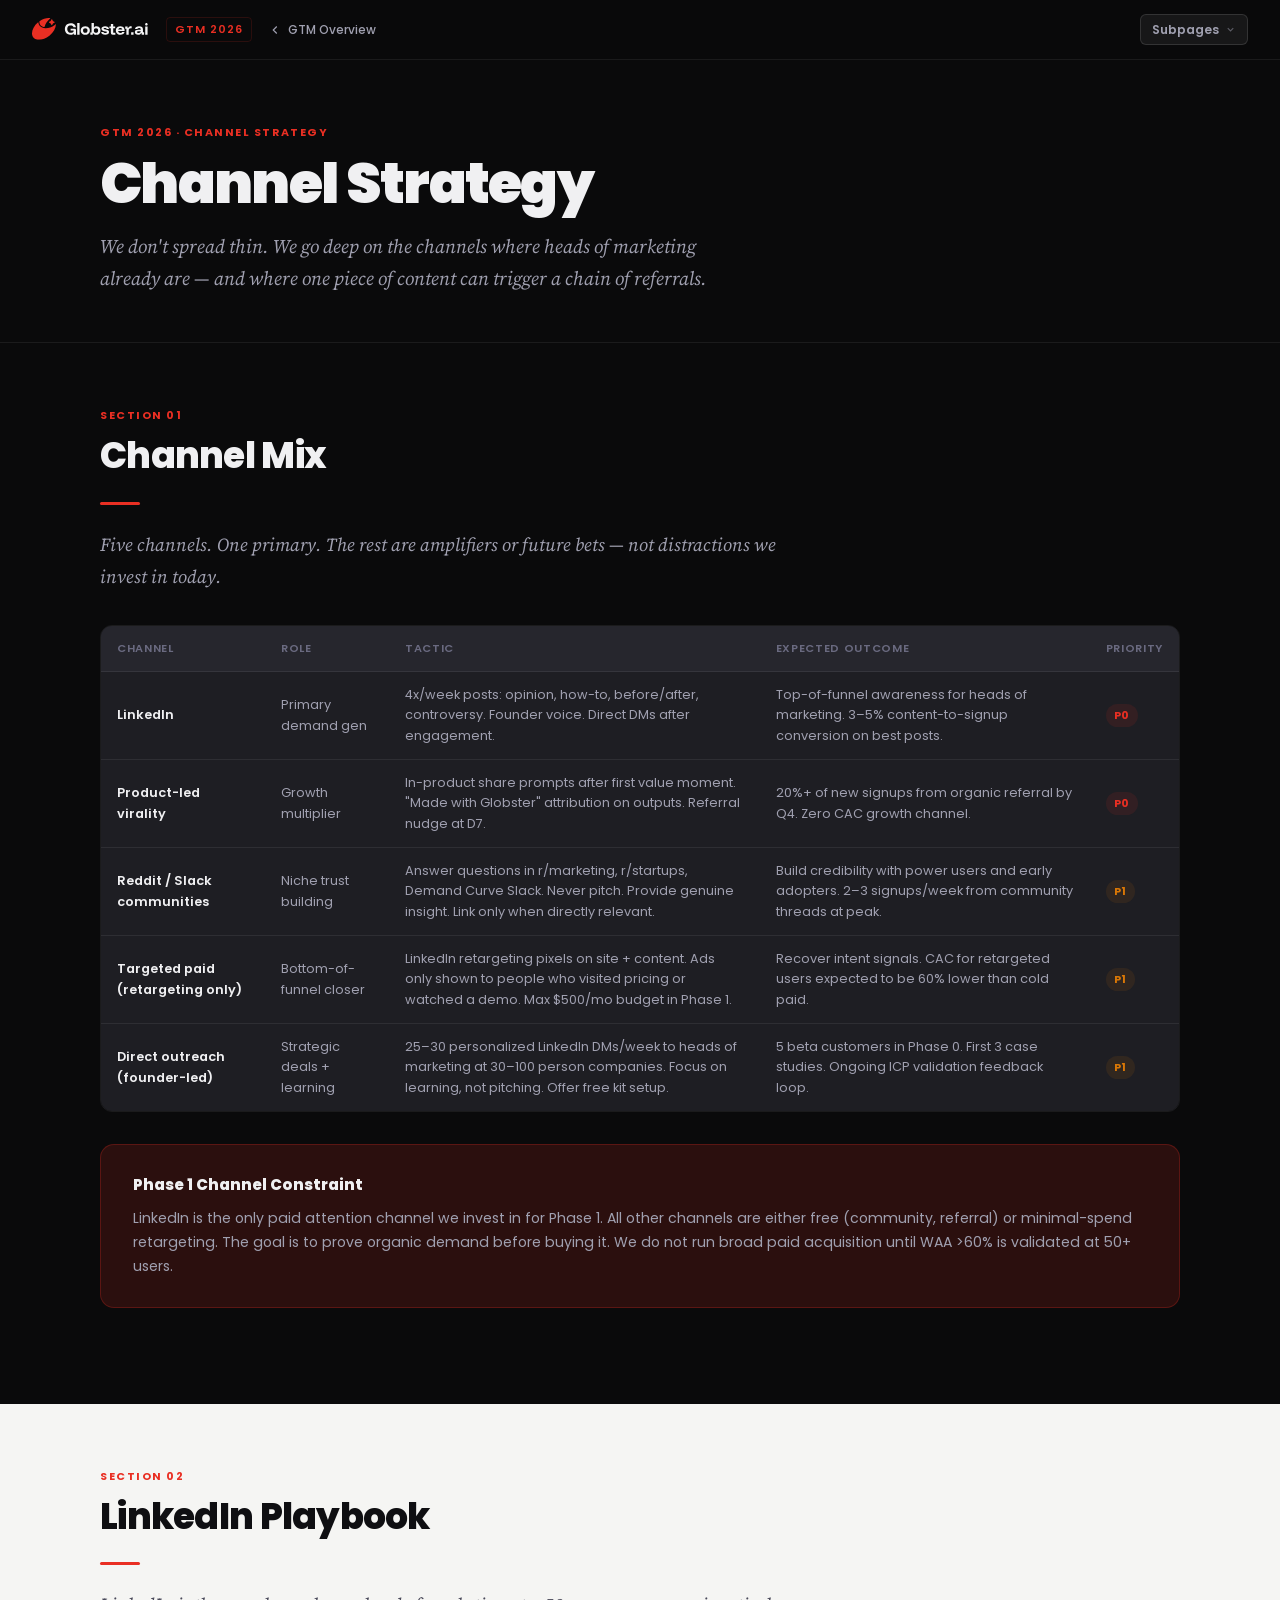
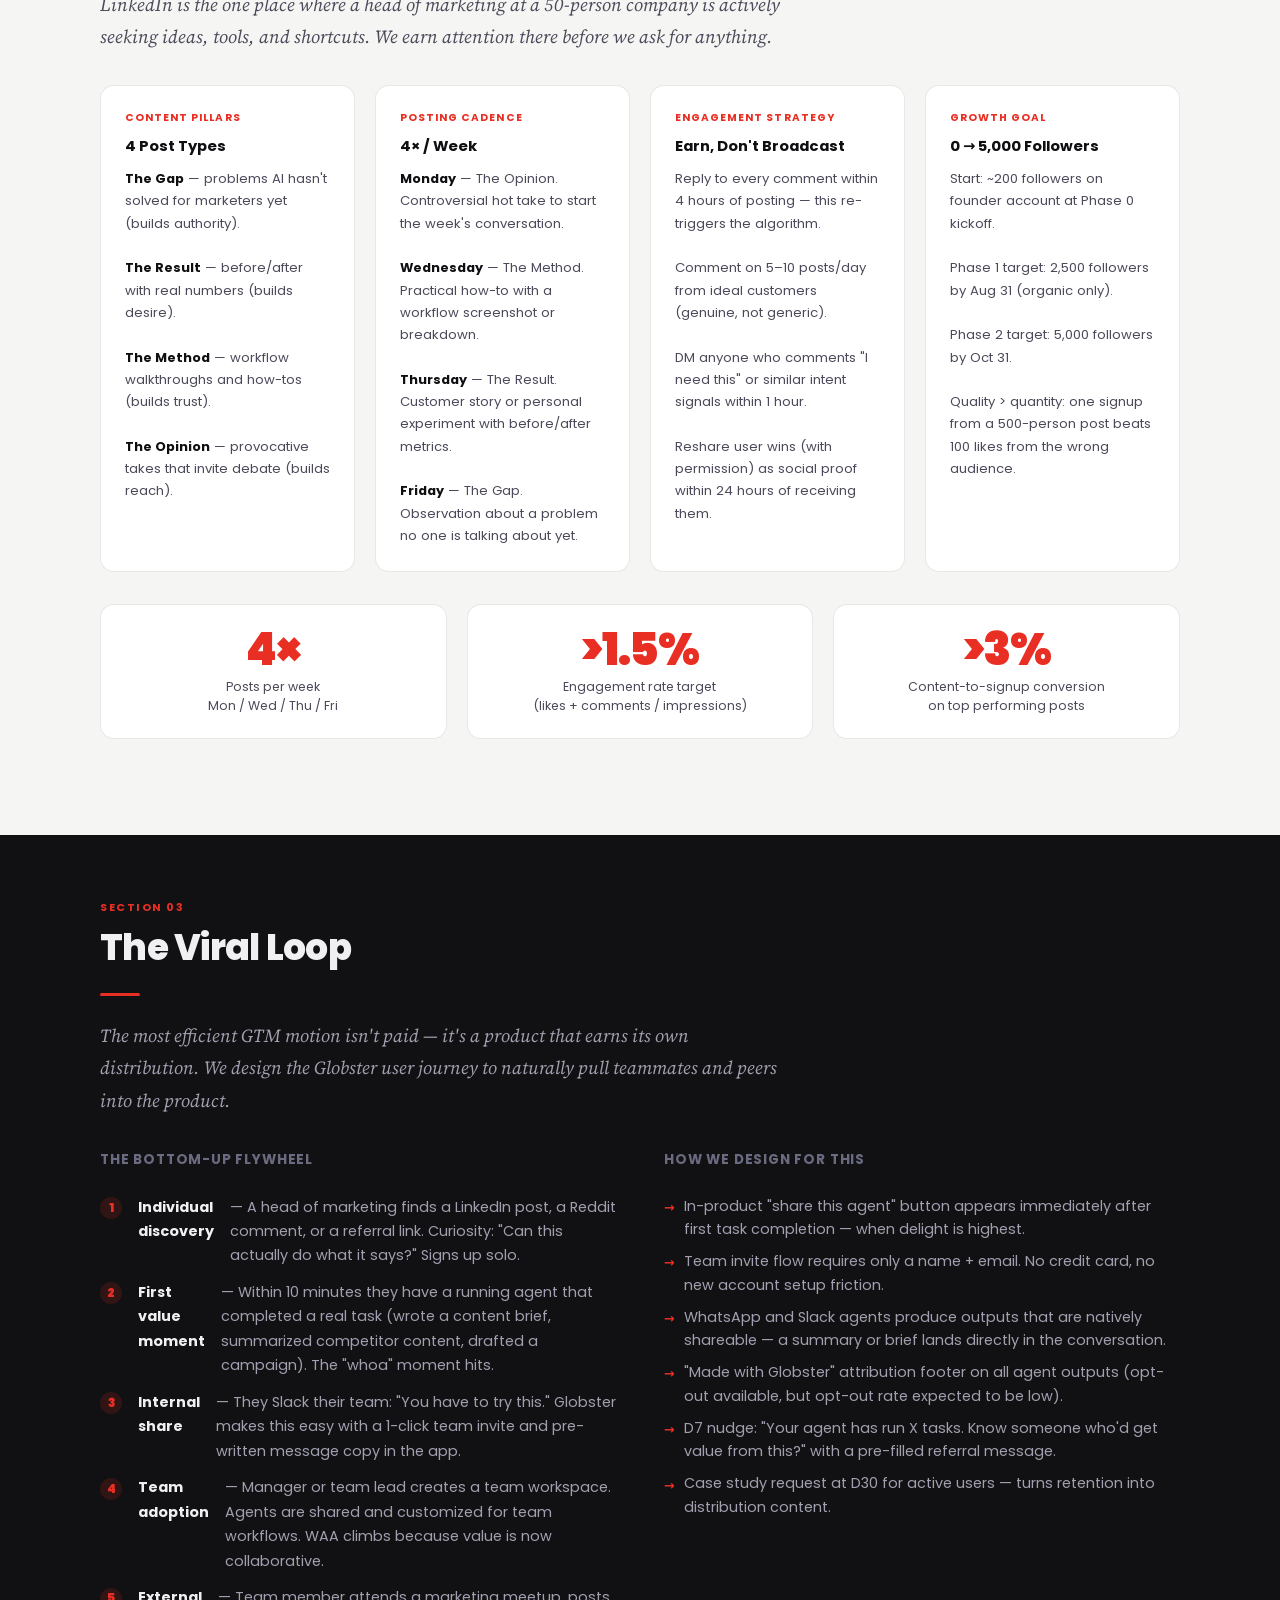
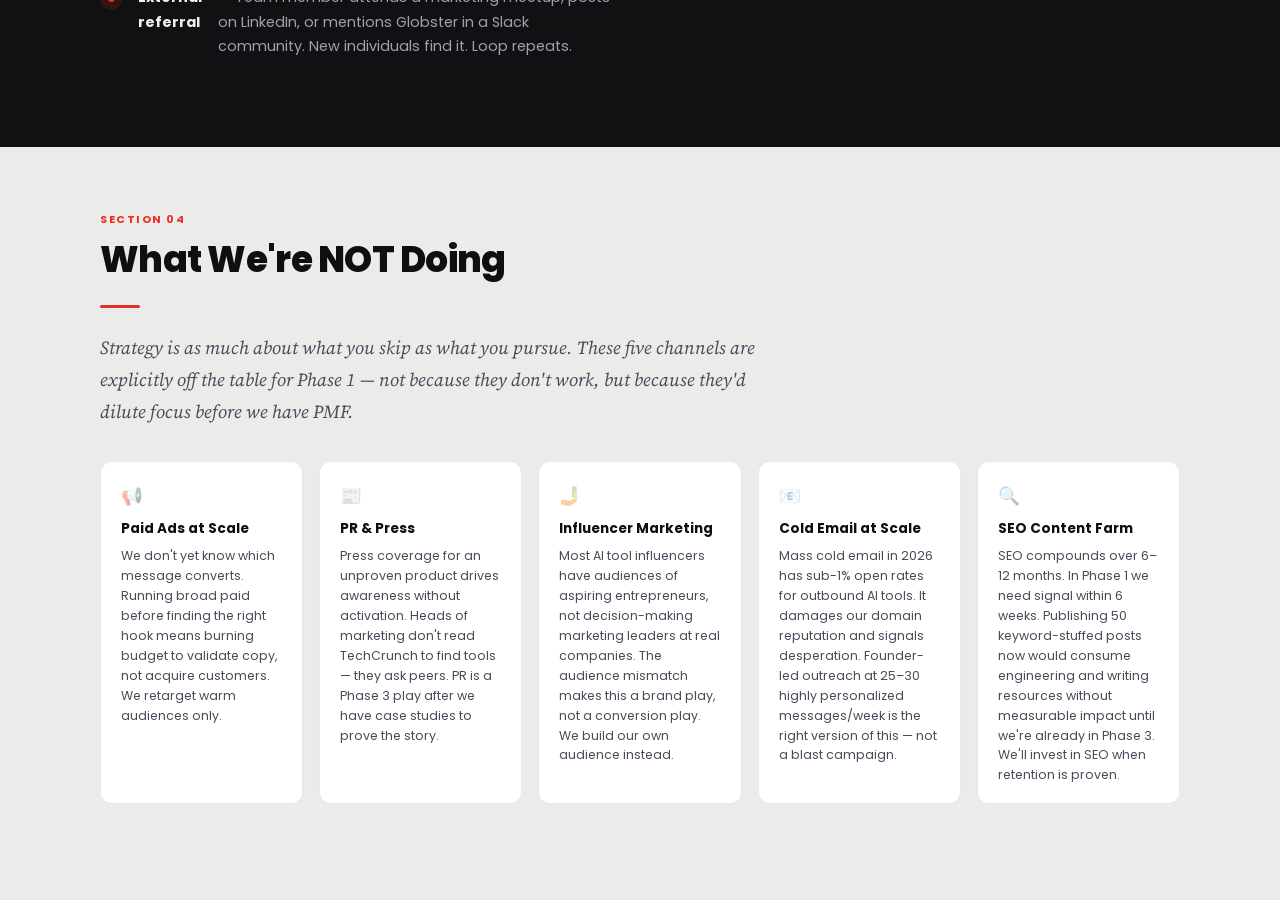
==== commit 8fa15fb7: "Replace nav text with Globster logo across GTM pages" ====
--- a/gtm-channels.html
+++ b/gtm-channels.html
@@ -115,7 +115,7 @@
 <div id="progress-bar"></div>
 <header class="gtm-nav">
   <a href="GTM planning.html" class="gtm-nav__brand">
-    <span class="gtm-nav__logo">Globster</span>
+    <img src="assets/globster-logo-dark.svg" alt="Globster" style="height:22px;width:auto;display:block;">
     <span class="gtm-nav__label">GTM 2026</span>
   </a>
   <a href="GTM planning.html" class="gtm-nav__back">
